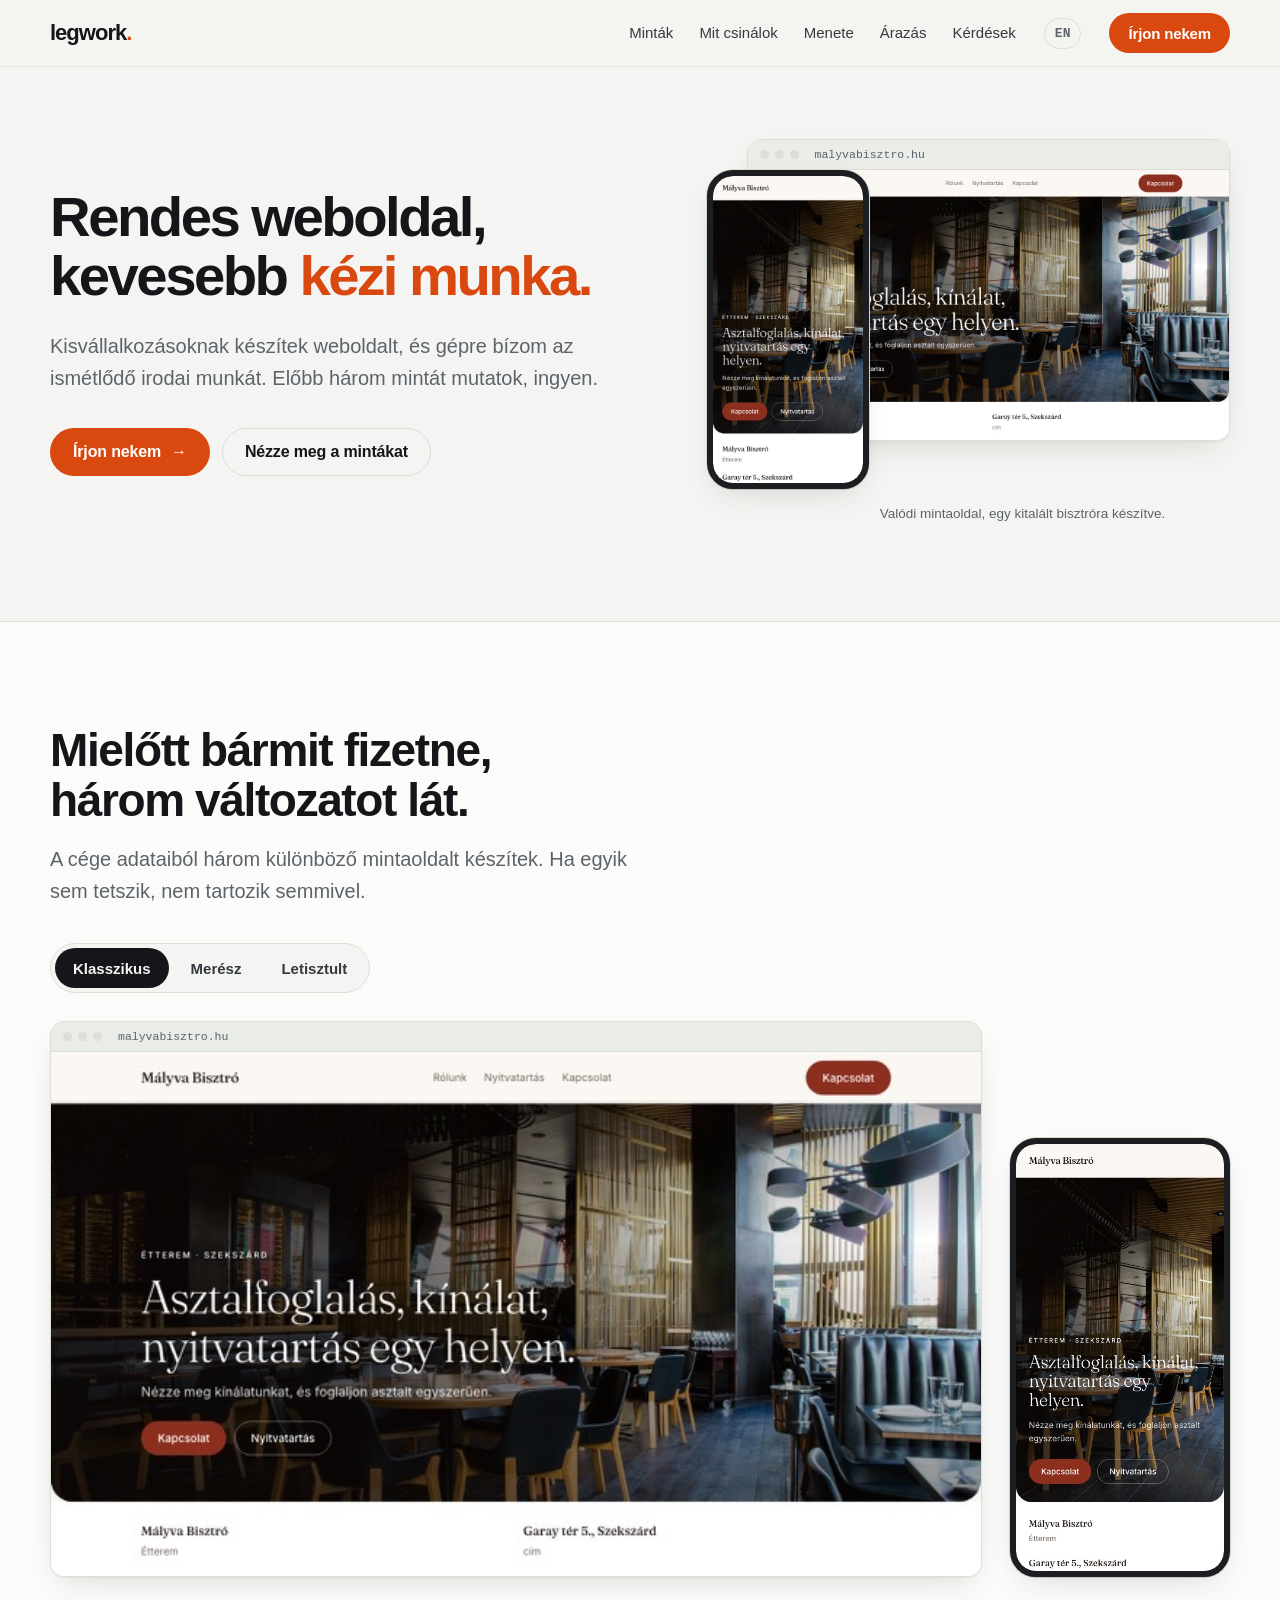
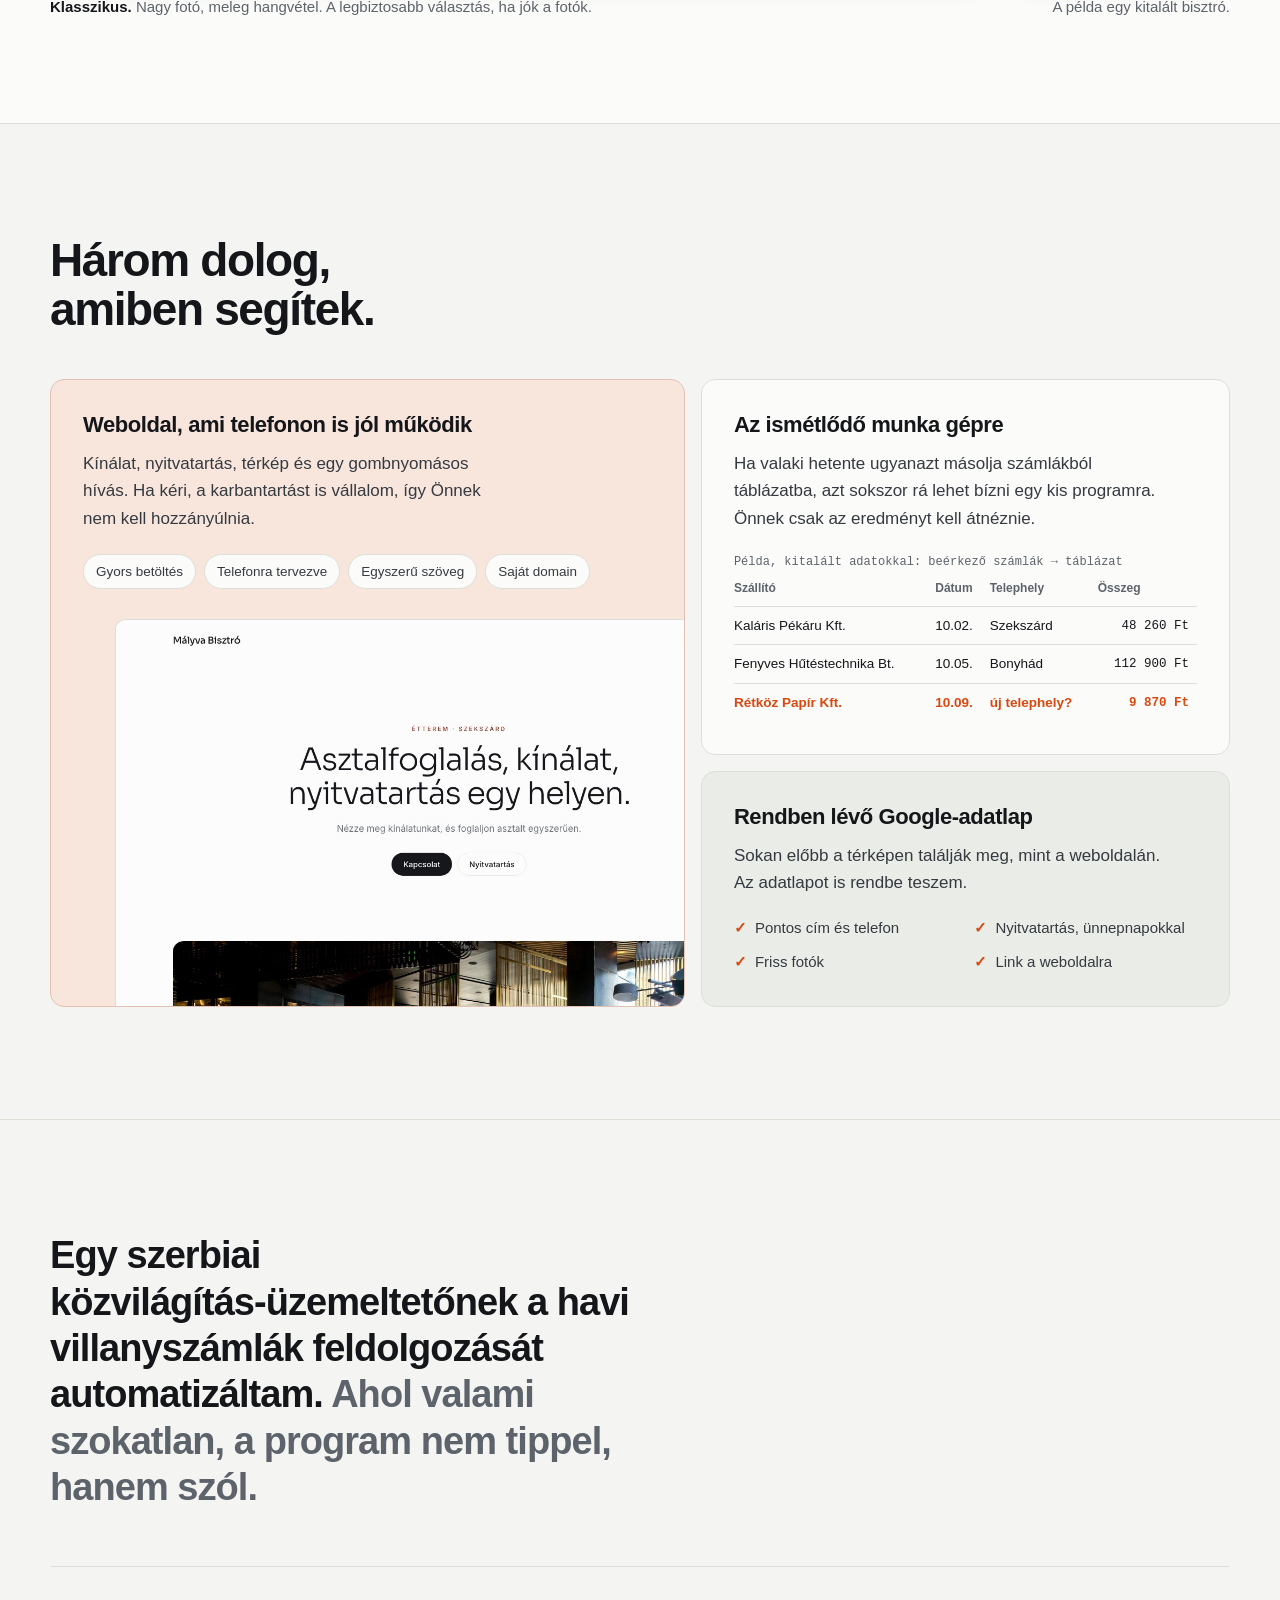
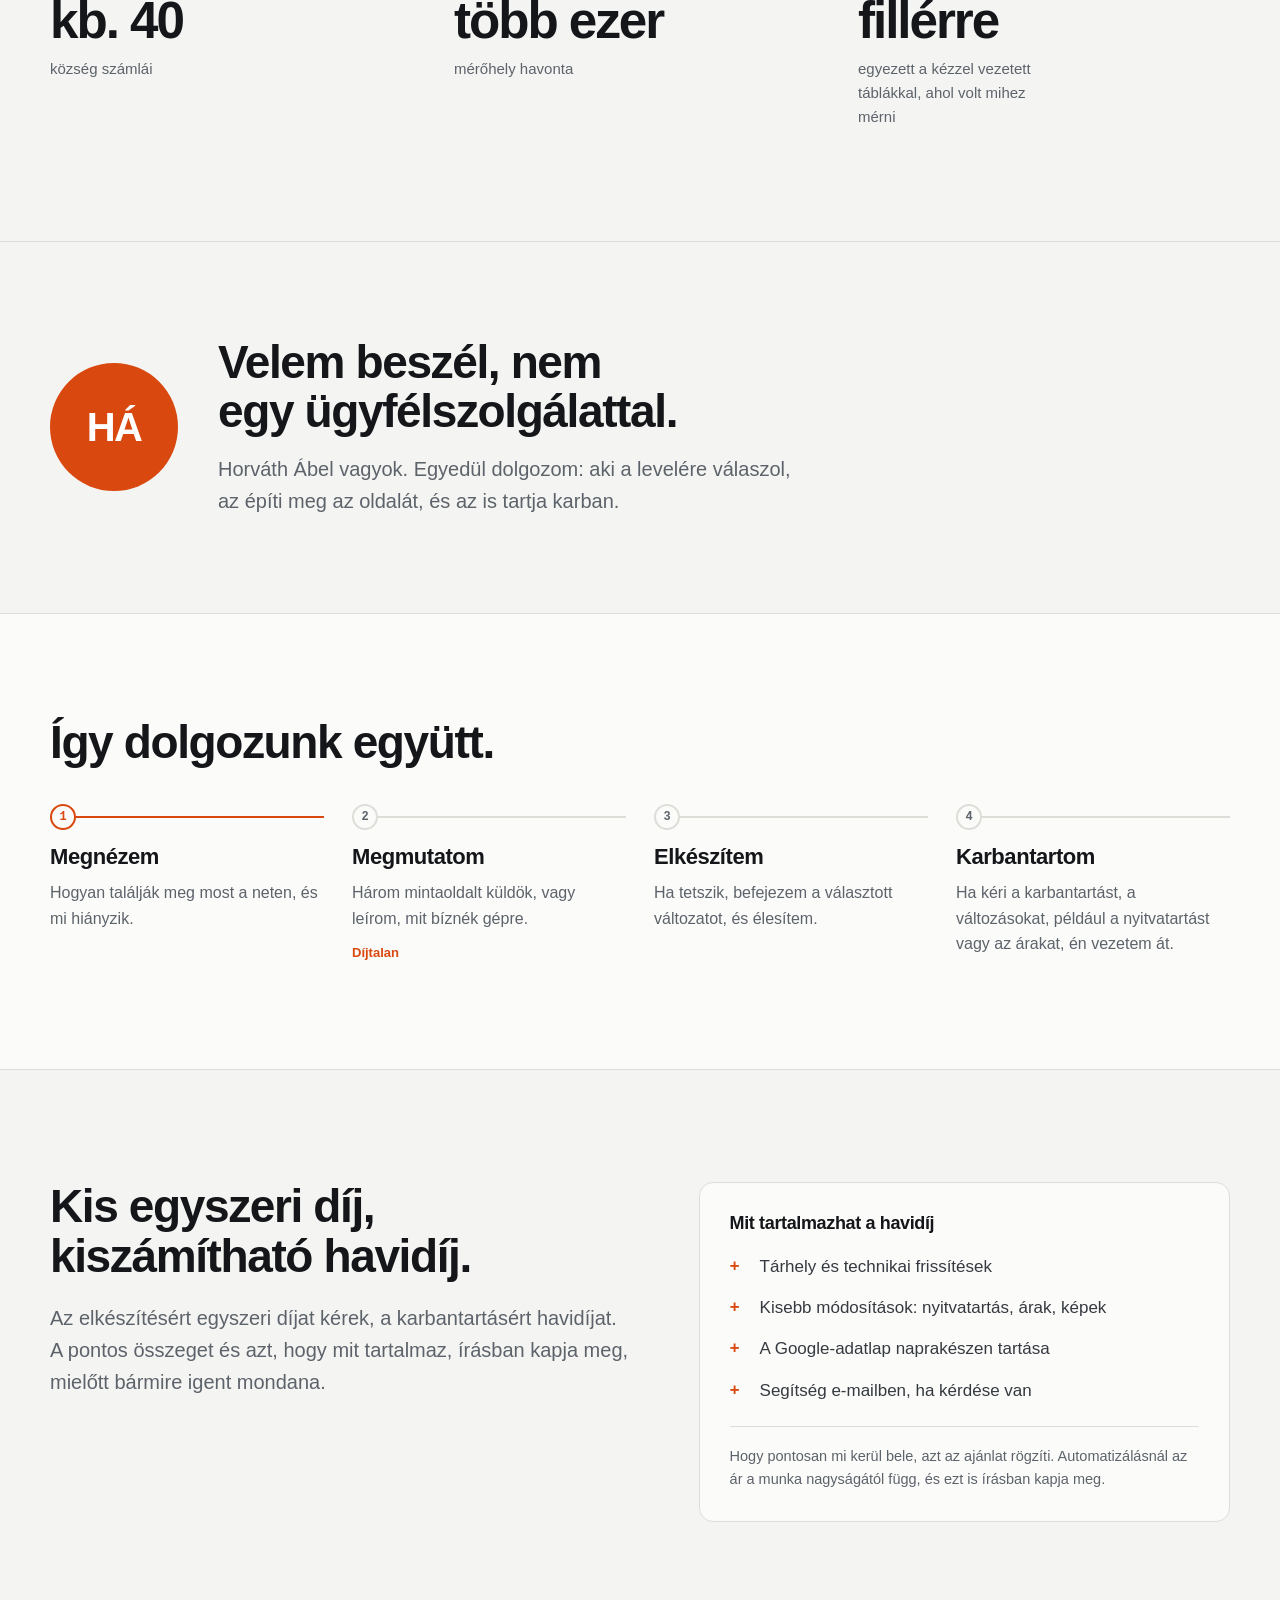
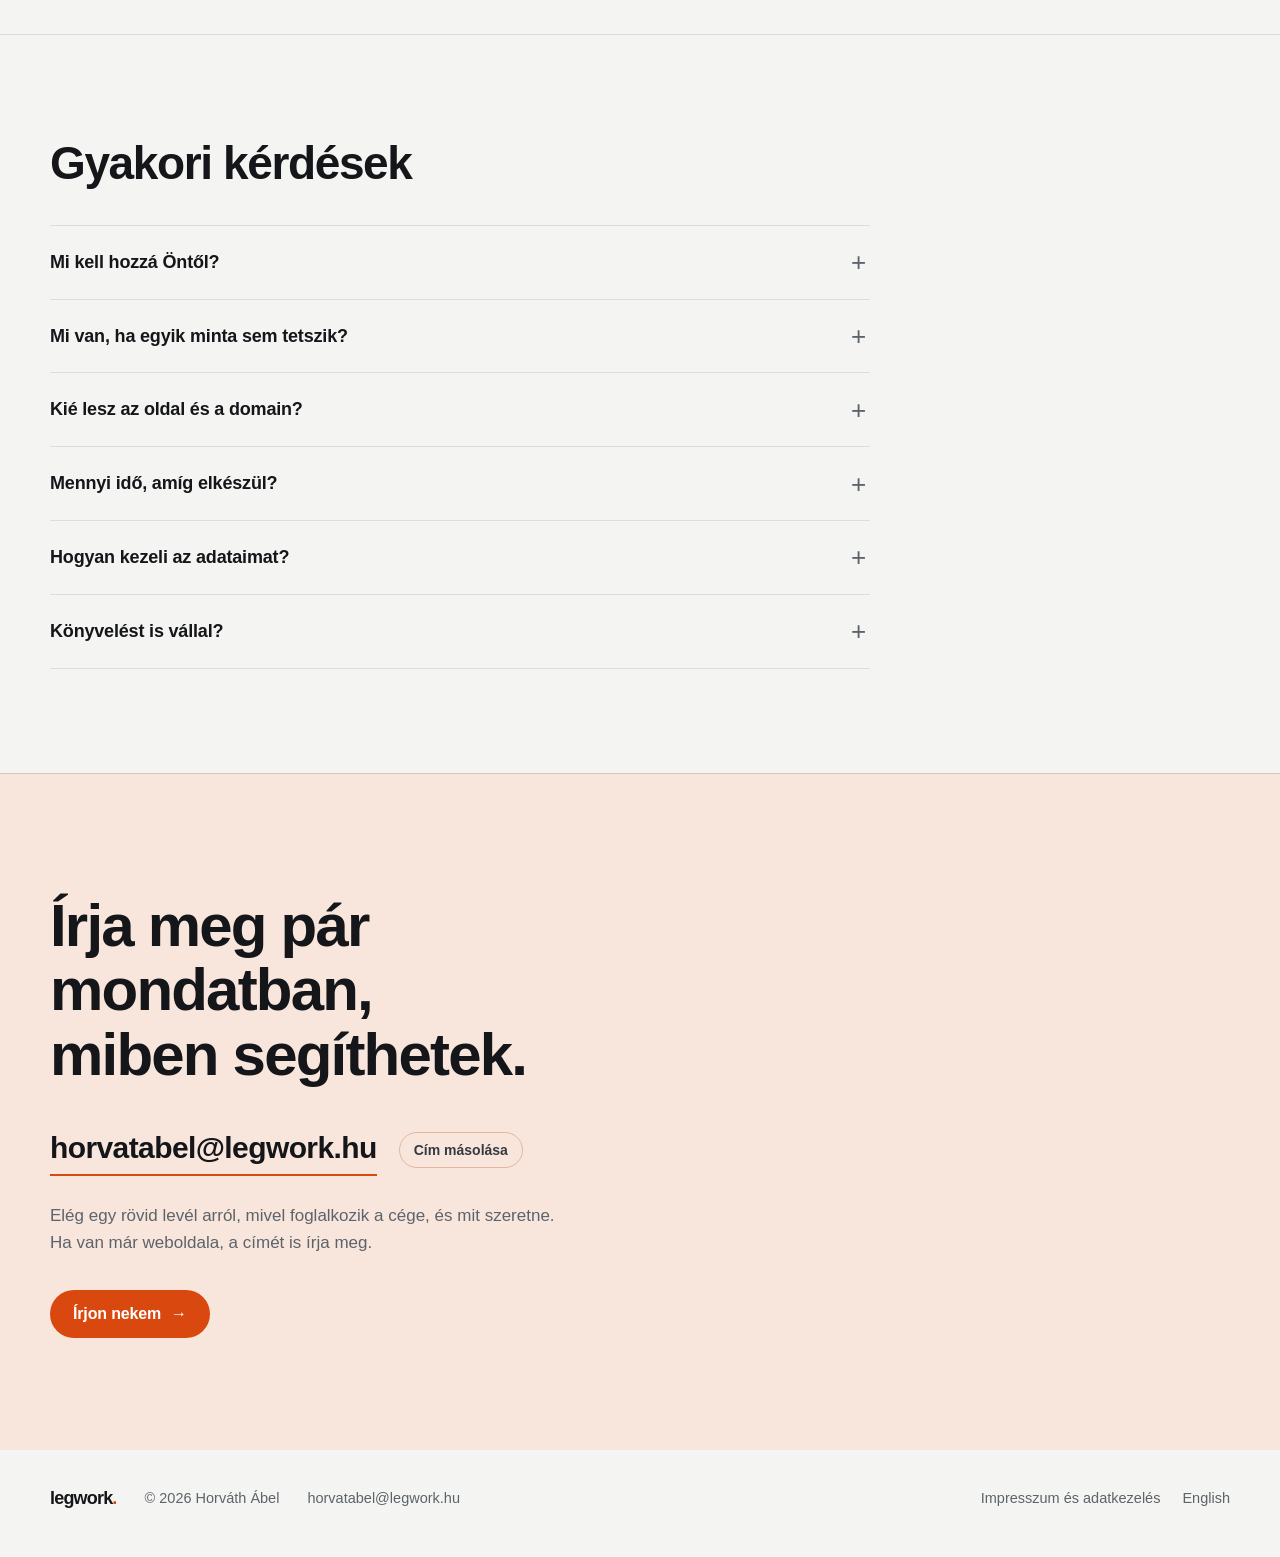
==== index.html @ 8e0961b3 "Frissítés 2026-10-19" ====
<!doctype html>
<html lang="hu">
<head>
<meta charset="utf-8">
<meta name="viewport" content="width=device-width, initial-scale=1">
<title>Legwork | Weboldal és automatizálás kisvállalkozásoknak</title>
<meta name="description" content="Weboldal kisvállalkozásoknak, és az ismétlődő irodai munka gépre bízása. Előbb három mintaoldalt mutatok, ingyen. Horváth Ábel, legwork.hu">
<link rel="canonical" href="https://legwork.hu/">
<link rel="alternate" hreflang="hu" href="https://legwork.hu/">
<link rel="alternate" hreflang="en" href="https://legwork.hu/en/">
<link rel="alternate" hreflang="x-default" href="https://legwork.hu/">
<meta name="theme-color" content="#f4f5f2" media="(prefers-color-scheme: light)">
<meta name="theme-color" content="#111315" media="(prefers-color-scheme: dark)">
<meta property="og:type" content="website">
<meta property="og:locale" content="hu_HU">
<meta property="og:title" content="Legwork | Weboldal és kevesebb kézi munka">
<meta property="og:description" content="Weboldal kisvállalkozásoknak, és az ismétlődő irodai munka gépre bízása. Előbb három mintát mutatok, ingyen.">
<meta property="og:url" content="https://legwork.hu/">
<meta property="og:image" content="https://legwork.hu/assets/img/og.jpg">
<meta property="og:image:width" content="1200">
<meta property="og:image:height" content="630">
<meta name="twitter:card" content="summary_large_image">
<link rel="icon" href="/assets/favicon.svg" type="image/svg+xml">
<link rel="apple-touch-icon" href="/assets/apple-touch-icon.png">
<link rel="stylesheet" href="/assets/site.css">
<script type="application/ld+json">
{"@context":"https://schema.org","@type":"ProfessionalService","name":"Legwork","url":"https://legwork.hu/","email":"horvatabel@legwork.hu","founder":{"@type":"Person","name":"Horváth Ábel"},"areaServed":{"@type":"Country","name":"Magyarország"},"knowsLanguage":["hu","en"],"description":"Weboldal-készítés kisvállalkozásoknak és ismétlődő irodai munka automatizálása."}
</script>
<script src="/assets/site.js" defer></script>
</head>
<body>

<header class="nav">
  <div class="wrap">
    <a class="logo" href="/" aria-label="Legwork, kezdőlap">legwork<i>.</i></a>
    <nav class="nav-links" aria-label="Fő menü">
      <a href="#mintak">Minták</a>
      <a href="#mit-csinalok">Mit csinálok</a>
      <a href="#menete">Menete</a>
      <a href="#arazas">Árazás</a>
      <a href="#gyik">Kérdések</a>
    </nav>
    <a class="lang" href="/en/" hreflang="en" lang="en">EN</a>
    <a class="btn btn-p" href="#kapcsolat">Írjon nekem</a>
  </div>
</header>

<main>

<section class="hero">
  <div class="wrap">
    <div>
      <h1 class="reveal">Rendes weboldal, kevesebb <em>kézi munka.</em></h1>
      <p class="lead reveal" data-d="1">Kisvállalkozásoknak készítek weboldalt, és gépre bízom az ismétlődő irodai munkát. Előbb három mintát mutatok, ingyen.</p>
      <div class="cta-row reveal" data-d="2">
        <a class="btn btn-p" href="#kapcsolat">Írjon nekem <span class="arr" aria-hidden="true">→</span></a>
        <a class="btn btn-s" href="#mintak">Nézze meg a mintákat</a>
      </div>
    </div>
    <div>
      <div class="stage">
        <div class="frame">
          <div class="frame-bar" aria-hidden="true"><span></span><span></span><span></span><b>malyvabisztro.hu</b></div>
          <img src="/assets/img/minta-v1.jpg" srcset="/assets/img/minta-v1-640.jpg 640w, /assets/img/minta-v1.jpg 1280w" sizes="(max-width: 1023px) 92vw, 560px" width="1280" height="720" alt="Mintaoldal egy kitalált bisztrónak, asztali nézetben: nagy fotó, cím, foglalás gomb." fetchpriority="high">
        </div>
        <div class="phone">
          <img src="/assets/img/minta-v1-mobil.jpg" width="390" height="800" alt="Ugyanez a mintaoldal telefonon." loading="lazy">
        </div>
      </div>
      <p class="stage-note">Valódi mintaoldal, egy kitalált bisztróra készítve.</p>
    </div>
  </div>
</section>

<section class="samples" id="mintak">
  <div class="wrap">
    <h2 class="reveal">Mielőtt bármit fizetne, három változatot lát.</h2>
    <p class="lead reveal" data-d="1">A cége adataiból három különböző mintaoldalt készítek. Ha egyik sem tetszik, nem tartozik semmivel.</p>
    <div class="tabs reveal" role="tablist" aria-label="Mintaoldal-változatok" data-d="2">
      <button class="tab" role="tab" id="tab-v1" aria-controls="minta-panel" aria-selected="true" data-variant="v1"
        data-desk="/assets/img/minta-v1.jpg" data-desk640="/assets/img/minta-v1-640.jpg" data-phone="/assets/img/minta-v1-mobil.jpg"
        data-alt="Klasszikus változat: nagy fotó, meleg hangvétel."
        data-cap="<strong>Klasszikus.</strong> Nagy fotó, meleg hangvétel. A legbiztosabb választás, ha jók a fotók.">Klasszikus</button>
      <button class="tab" role="tab" id="tab-v2" aria-controls="minta-panel" aria-selected="false" tabindex="-1" data-variant="v2"
        data-desk="/assets/img/minta-v2.jpg" data-desk640="/assets/img/minta-v2-640.jpg" data-phone="/assets/img/minta-v2-mobil.jpg"
        data-alt="Merész változat: sötét háttér, nagybetűs cím."
        data-cap="<strong>Merész.</strong> Sötét, nagybetűs, magazinos. Kitűnik a többi helyi oldal közül.">Merész</button>
      <button class="tab" role="tab" id="tab-v3" aria-controls="minta-panel" aria-selected="false" tabindex="-1" data-variant="v3"
        data-desk="/assets/img/minta-v3.jpg" data-desk640="/assets/img/minta-v3-640.jpg" data-phone="/assets/img/minta-v3-mobil.jpg"
        data-alt="Letisztult változat: kevés kép, sok levegő."
        data-cap="<strong>Letisztult.</strong> Kevés kép, sok levegő. Telefonon ez tölt be a leggyorsabban.">Letisztult</button>
    </div>
    <div class="sample-view" id="minta-panel" role="tabpanel" aria-labelledby="tab-v1" data-sample-view>
      <div class="frame">
        <div class="frame-bar" aria-hidden="true"><span></span><span></span><span></span><b>malyvabisztro.hu</b></div>
        <img data-desk src="/assets/img/minta-v1.jpg" srcset="/assets/img/minta-v1-640.jpg 640w, /assets/img/minta-v1.jpg 1280w" sizes="(max-width: 767px) 92vw, 900px" width="1280" height="720" alt="Klasszikus változat: nagy fotó, meleg hangvétel." loading="lazy">
      </div>
      <div class="phone"><img data-phone src="/assets/img/minta-v1-mobil.jpg" width="390" height="800" alt="" loading="lazy"></div>
    </div>
    <div class="sample-cap">
      <p data-sample-cap><strong>Klasszikus.</strong> Nagy fotó, meleg hangvétel. A legbiztosabb választás, ha jók a fotók.</p>
      <p>A példa egy kitalált bisztró.</p>
    </div>
  </div>
</section>

<section class="services" id="mit-csinalok">
  <div class="wrap">
    <h2 class="reveal">Három dolog, amiben segítek.</h2>
    <div class="bento">
      <article class="cell cell-web reveal">
        <h3>Weboldal, ami telefonon is jól működik</h3>
        <p>Kínálat, nyitvatartás, térkép és egy gombnyomásos hívás. Ha kéri, a karbantartást is vállalom, így Önnek nem kell hozzányúlnia.</p>
        <div class="chips">
          <span class="chip">Gyors betöltés</span><span class="chip">Telefonra tervezve</span><span class="chip">Egyszerű szöveg</span><span class="chip">Saját domain</span>
        </div>
        <div class="shot"><img src="/assets/img/minta-v3.jpg" srcset="/assets/img/minta-v3-640.jpg 640w, /assets/img/minta-v3.jpg 1280w" sizes="(max-width: 899px) 92vw, 640px" width="1280" height="720" alt="Letisztult mintaoldal részlete." loading="lazy"></div>
      </article>
      <article class="cell cell-auto reveal" data-d="1">
        <h3>Az ismétlődő munka gépre</h3>
        <p>Ha valaki hetente ugyanazt másolja számlákból táblázatba, azt sokszor rá lehet bízni egy kis programra. Önnek csak az eredményt kell átnéznie.</p>
        <table class="mini-table">
          <caption>Példa, kitalált adatokkal: beérkező számlák → táblázat</caption>
          <thead><tr><th>Szállító</th><th class="hide-s">Dátum</th><th>Telephely</th><th class="num">Összeg</th></tr></thead>
          <tbody>
            <tr><td>Kaláris Pékáru Kft.</td><td class="hide-s">10.02.</td><td>Szekszárd</td><td class="num">48 260 Ft</td></tr>
            <tr><td>Fenyves Hűtéstechnika Bt.</td><td class="hide-s">10.05.</td><td>Bonyhád</td><td class="num">112 900 Ft</td></tr>
            <tr class="flag"><td>Rétköz Papír Kft.</td><td class="hide-s">10.09.</td><td>új telephely?</td><td class="num">9 870 Ft</td></tr>
          </tbody>
        </table>
      </article>
      <article class="cell cell-maps reveal" data-d="2">
        <h3>Rendben lévő Google-adatlap</h3>
        <p>Sokan előbb a térképen találják meg, mint a weboldalán. Az adatlapot is rendbe teszem.</p>
        <ul class="checks">
          <li>Pontos cím és telefon</li>
          <li>Nyitvatartás, ünnepnapokkal</li>
          <li>Friss fotók</li>
          <li>Link a weboldalra</li>
        </ul>
      </article>
    </div>
  </div>
</section>

<section class="proof" id="referencia">
  <div class="wrap">
    <blockquote class="reveal">Egy szerbiai közvilágítás-üzemeltetőnek a havi villanyszámlák feldolgozását automatizáltam. <span>Ahol valami szokatlan, a program nem tippel, hanem szól.</span></blockquote>
    <div class="stats">
      <div class="stat reveal"><b>kb. 40</b><span>község számlái</span></div>
      <div class="stat reveal" data-d="1"><b>több ezer</b><span>mérőhely havonta</span></div>
      <div class="stat reveal" data-d="2"><b>fillérre</b><span>egyezett a kézzel vezetett táblákkal, ahol volt mihez mérni</span></div>
    </div>
  </div>
</section>

<section class="about" id="rolam">
  <div class="wrap">
    <div class="mono reveal" aria-hidden="true">HÁ</div>
    <div>
      <h2 class="reveal">Velem beszél, nem egy ügyfélszolgálattal.</h2>
      <p class="lead reveal" data-d="1">Horváth Ábel vagyok. Egyedül dolgozom: aki a levelére válaszol, az építi meg az oldalát, és az is tartja karban.</p>
    </div>
  </div>
</section>

<section class="process" id="menete">
  <div class="wrap">
    <h2 class="reveal">Így dolgozunk együtt.</h2>
    <ol class="steps">
      <li class="reveal"><h3>Megnézem</h3><p>Hogyan találják meg most a neten, és mi hiányzik.</p></li>
      <li class="reveal" data-d="1"><h3>Megmutatom</h3><p>Három mintaoldalt küldök, vagy leírom, mit bíznék gépre.</p><span class="free">Díjtalan</span></li>
      <li class="reveal" data-d="2"><h3>Elkészítem</h3><p>Ha tetszik, befejezem a választott változatot, és élesítem.</p></li>
      <li class="reveal" data-d="3"><h3>Karbantartom</h3><p>Ha kéri a karbantartást, a változásokat, például a nyitvatartást vagy az árakat, én vezetem át.</p></li>
    </ol>
  </div>
</section>

<section class="pricing" id="arazas">
  <div class="wrap">
    <div>
      <h2 class="reveal">Kis egyszeri díj, kiszámítható havidíj.</h2>
      <p class="lead reveal" data-d="1">Az elkészítésért egyszeri díjat kérek, a karbantartásért havidíjat. A pontos összeget és azt, hogy mit tartalmaz, írásban kapja meg, mielőtt bármire igent mondana.</p>
    </div>
    <div class="included reveal" data-d="2">
      <h3>Mit tartalmazhat a havidíj</h3>
      <ul>
        <li>Tárhely és technikai frissítések</li>
        <li>Kisebb módosítások: nyitvatartás, árak, képek</li>
        <li>A Google-adatlap naprakészen tartása</li>
        <li>Segítség e-mailben, ha kérdése van</li>
      </ul>
      <p class="note">Hogy pontosan mi kerül bele, azt az ajánlat rögzíti. Automatizálásnál az ár a munka nagyságától függ, és ezt is írásban kapja meg.</p>
    </div>
  </div>
</section>

<section class="faq" id="gyik">
  <div class="wrap">
    <h2 class="reveal">Gyakori kérdések</h2>
    <details>
      <summary>Mi kell hozzá Öntől?</summary>
      <p>Pár mondat a cégről, néhány fotó és a pontos elérhetőségek. Ha nincs jó fotó, együtt megoldjuk.</p>
    </details>
    <details>
      <summary>Mi van, ha egyik minta sem tetszik?</summary>
      <p>Akkor nem tartozik semmivel. Ha van ötlete, szívesen készítek egy más irányú változatot is.</p>
    </details>
    <details>
      <summary>Kié lesz az oldal és a domain?</summary>
      <p>Az elkészült és kifizetett oldal az Öné. A domain az Ön nevére is regisztrálható, és ha egyszer máshoz vinné, minden fájlt és hozzáférést átadok.</p>
    </details>
    <details>
      <summary>Mennyi idő, amíg elkészül?</summary>
      <p>A határidőt az ajánlatban rögzítjük, attól számítva, hogy megérkeznek a szövegek és a képek.</p>
    </details>
    <details>
      <summary>Hogyan kezeli az adataimat?</summary>
      <p>Csak arra használom őket, hogy válaszoljak, és ha együtt dolgozunk, a munkához. A részletek az <a href="/impresszum.html#adatkezeles">adatkezelési tájékoztatóban</a> vannak.</p>
    </details>
    <details>
      <summary>Könyvelést is vállal?</summary>
      <p>Nem. Az automatizálás belső kimutatásokra és táblázatokra való, a könyvelést nem váltja ki.</p>
    </details>
  </div>
</section>

<section class="contact" id="kapcsolat">
  <div class="wrap">
    <h2 class="reveal">Írja meg pár mondatban, miben segíthetek.</h2>
    <div class="mail-row reveal" data-d="1">
      <a class="mail-big" href="mailto:horvatabel@legwork.hu">horvatabel@legwork.hu</a>
      <button class="copy" type="button" data-copy="horvatabel@legwork.hu" data-ok="Kimásolva">Cím másolása</button>
    </div>
    <p class="muted reveal" data-d="2">Elég egy rövid levél arról, mivel foglalkozik a cége, és mit szeretne. Ha van már weboldala, a címét is írja meg.</p>
    <div class="cta-row reveal" data-d="2">
      <a class="btn btn-p" href="mailto:horvatabel@legwork.hu?subject=Weboldal%20vagy%20automatiz%C3%A1l%C3%A1s">Írjon nekem <span class="arr" aria-hidden="true">→</span></a>
    </div>
  </div>
</section>

</main>

<footer class="foot">
  <div class="wrap">
    <a class="logo" href="/">legwork<i>.</i></a>
    <span>© <span data-year>2026</span> Horváth Ábel</span>
    <a href="mailto:horvatabel@legwork.hu">horvatabel@legwork.hu</a>
    <nav aria-label="Lábléc">
      <a href="/impresszum.html">Impresszum és adatkezelés</a>
      <a href="/en/" hreflang="en" lang="en">English</a>
    </nav>
  </div>
</footer>

</body>
</html>
---- assets/site.css ----
/* legwork.hu
   Shape rule: buttons and chips are full pills; frames, cells and panels use --r (14px); small insets use --r-s (10px).
   One accent (--accent) everywhere. Theme follows the system (light/dark). */

:root {
  --bg: #f4f5f2;
  --surface: #fbfbf9;
  --sunk: #eaece7;
  --ink: #14161a;
  --ink-2: #353a41;
  --muted: #5d636b;
  --line: #dcdfd8;
  --accent: #d9480f;
  --accent-ink: #ffffff;
  --accent-soft: #f8e6dc;
  --shadow: 0 1px 2px rgb(40 44 38 / .06), 0 12px 32px -12px rgb(40 44 38 / .18);
  --r: 14px;
  --r-s: 10px;
  --sans: "SF Pro Display", "SF Pro Text", -apple-system, BlinkMacSystemFont, "Segoe UI Variable Display", "Segoe UI", Roboto, "Helvetica Neue", Arial, sans-serif;
  --mono: ui-monospace, "SF Mono", Menlo, Consolas, monospace;
  --ease: cubic-bezier(.16, 1, .3, 1);
  --wrap: 1180px;
  color-scheme: light dark;
}

@media (prefers-color-scheme: dark) {
  :root {
    --bg: #111315;
    --surface: #171a1d;
    --sunk: #1e2226;
    --ink: #eceeec;
    --ink-2: #c8ccd0;
    --muted: #9aa1a8;
    --line: #2a2f34;
    --accent: #ff7a45;
    --accent-ink: #1a0c05;
    --accent-soft: #2b1b13;
    --shadow: 0 1px 2px rgb(0 0 0 / .3), 0 16px 40px -14px rgb(0 0 0 / .6);
  }
}

*, *::before, *::after { box-sizing: border-box; }
html { scroll-behavior: smooth; -webkit-text-size-adjust: 100%; }
body {
  margin: 0;
  background: var(--bg);
  color: var(--ink);
  font-family: var(--sans);
  font-size: 17px;
  line-height: 1.6;
  -webkit-font-smoothing: antialiased;
  text-rendering: optimizeLegibility;
}
img { display: block; max-width: 100%; height: auto; }
a { color: inherit; }
::selection { background: var(--accent); color: var(--accent-ink); }
:focus-visible { outline: 2px solid var(--accent); outline-offset: 3px; border-radius: 6px; }

.wrap { width: min(var(--wrap), 100% - 48px); margin-inline: auto; }
@media (max-width: 767px) { .wrap { width: calc(100% - 32px); } }

h1, h2, h3 { margin: 0; letter-spacing: -0.03em; line-height: 1.08; font-weight: 700; text-wrap: balance; }
h2 { font-size: clamp(30px, 4vw, 46px); max-width: 20ch; }
h3 { font-size: 22px; letter-spacing: -0.02em; line-height: 1.2; }
p { margin: 0; text-wrap: pretty; }
@media (max-width: 480px) { p { hyphens: auto; -webkit-hyphens: auto; } }
.lead { font-size: clamp(18px, 1.6vw, 20px); color: var(--muted); max-width: 52ch; }
.muted { color: var(--muted); }
section { scroll-margin-top: 80px; }

/* Buttons */
.btn {
  display: inline-flex; align-items: center; gap: 10px; white-space: nowrap;
  height: 48px; padding: 0 22px; border-radius: 999px;
  font: 600 16px/1 var(--sans); text-decoration: none; letter-spacing: -0.01em;
  border: 1px solid transparent; cursor: pointer;
  transition: transform .25s var(--ease), background-color .25s var(--ease), border-color .25s var(--ease);
}
.btn:active { transform: translateY(1px) scale(.985); }
.btn-p { background: var(--accent); color: var(--accent-ink); }
.btn-p:hover { background: color-mix(in oklab, var(--accent), var(--ink) 12%); }
.btn-s { background: transparent; color: var(--ink); border-color: var(--line); }
.btn-s:hover { border-color: var(--ink-2); }
.btn .arr { transition: transform .3s var(--ease); }
.btn:hover .arr { transform: translateX(3px); }

/* Nav */
.nav {
  position: sticky; top: 0; z-index: 20;
  background: color-mix(in oklab, var(--bg) 86%, transparent);
  backdrop-filter: saturate(160%) blur(14px); -webkit-backdrop-filter: saturate(160%) blur(14px);
  border-bottom: 1px solid color-mix(in oklab, var(--line) 70%, transparent);
}
@media (prefers-reduced-transparency: reduce) { .nav { background: var(--bg); backdrop-filter: none; } }
.nav .wrap { display: flex; align-items: center; height: 66px; gap: 28px; }
.logo { font-weight: 800; font-size: 22px; letter-spacing: -0.045em; text-decoration: none; display: inline-flex; align-items: baseline; }
.logo i { font-style: normal; color: var(--accent); }
.nav-links { display: flex; gap: 26px; margin-left: auto; }
.nav-links a { text-decoration: none; color: var(--ink-2); font-size: 15px; font-weight: 500; }
.nav-links a:hover { color: var(--ink); }
.nav-links a[aria-current] { color: var(--ink); box-shadow: inset 0 -2px 0 var(--accent); }
.nav-links a { padding: 6px 0; transition: color .2s var(--ease); }
.lang { font: 600 13px/1 var(--mono); color: var(--muted); text-decoration: none; padding: 8px 10px; border: 1px solid var(--line); border-radius: 999px; }
.lang:hover { color: var(--ink); border-color: var(--ink-2); }
.nav .btn { height: 40px; padding: 0 18px; font-size: 15px; }
@media (max-width: 900px) { .nav-links { display: none; } .nav .wrap { gap: 12px; } .lang { margin-left: auto; } }

/* Hero */
.hero { padding: 72px 0 96px; }
.hero .wrap { display: grid; grid-template-columns: 1.15fr 1fr; gap: 56px; align-items: center; }
.hero h1 { font-size: clamp(40px, 4.4vw, 58px); letter-spacing: -0.045em; line-height: 1.04; }
.hero h1 em { font-style: normal; color: var(--accent); }
.hero .lead { margin-top: 24px; }
.cta-row { display: flex; flex-wrap: wrap; gap: 12px; margin-top: 34px; }
.stage { position: relative; padding: 0 0 48px 40px; }
.frame {
  border-radius: var(--r); overflow: hidden; background: var(--surface);
  border: 1px solid var(--line); box-shadow: var(--shadow);
}
.frame-bar { display: flex; align-items: center; gap: 6px; height: 30px; padding: 0 12px; border-bottom: 1px solid var(--line); background: var(--sunk); }
.frame-bar span { width: 9px; height: 9px; border-radius: 50%; background: var(--line); }
.frame-bar b { margin-left: 10px; font: 500 11.5px/1 var(--mono); color: var(--muted); }
.phone {
  position: absolute; left: 0; bottom: 0; width: 31%;
  border-radius: 26px; overflow: hidden; border: 6px solid #1c1e21; background: #1c1e21;
  box-shadow: var(--shadow), 0 0 0 1px var(--line);
}
.phone img { border-radius: 20px; }
.stage-note { margin-top: 14px; font-size: 13.5px; color: var(--muted); padding-left: 33%; }
@media (max-width: 1023px) {
  .hero { padding: 40px 0 64px; }
  .hero .wrap { grid-template-columns: 1fr; gap: 44px; }
  .hero h1 { font-size: clamp(38px, 7vw, 58px); max-width: 16ch; }
  .stage { padding: 0 0 36px 28px; }
  .stage-note { padding-left: 0; }
}

/* Samples switcher */
.samples { padding: 104px 0; background: var(--surface); border-block: 1px solid var(--line); }
.samples .lead { margin-top: 18px; }
.tabs { display: inline-flex; gap: 4px; padding: 4px; margin-top: 36px; border: 1px solid var(--line); border-radius: 999px; background: var(--bg); }
.tab {
  border: 0; background: transparent; color: var(--ink-2); cursor: pointer;
  font: 600 15px/1 var(--sans); height: 40px; padding: 0 18px; border-radius: 999px;
  transition: background-color .25s var(--ease), color .25s var(--ease);
}
.tab[aria-selected="true"] { background: var(--ink); color: var(--bg); }
.tab:not([aria-selected="true"]):hover { color: var(--ink); }
.sample-view { display: grid; grid-template-columns: 1fr 220px; gap: 28px; margin-top: 28px; align-items: end; }
.sample-view .phone { position: static; width: 100%; }
.sample-view img { transition: opacity .35s var(--ease); }
.sample-view.swap img { opacity: .15; }
.sample-cap { display: flex; flex-wrap: wrap; gap: 8px 24px; justify-content: space-between; margin-top: 18px; color: var(--muted); font-size: 15px; }
.sample-cap strong { color: var(--ink); font-weight: 600; }
@media (max-width: 767px) {
  .samples { padding: 72px 0; }
  .sample-view { grid-template-columns: 1fr; }
  .sample-view .phone { display: none; }
  .tabs { display: flex; width: 100%; }
  .tab { flex: 1; padding: 0 8px; }
}

/* Services bento */
.services { padding: 112px 0; }
.bento { display: grid; grid-template-columns: 1.2fr 1fr; grid-template-rows: auto auto; gap: 16px; margin-top: 44px; }
.cell { border-radius: var(--r); padding: 32px; position: relative; overflow: hidden; border: 1px solid var(--line); }
.cell p { color: var(--ink-2); margin-top: 12px; max-width: 46ch; }
.cell-web { grid-row: span 2; background: var(--accent-soft); border-color: color-mix(in oklab, var(--accent) 22%, var(--line)); display: flex; flex-direction: column; }
.cell-web .chips { display: flex; flex-wrap: wrap; gap: 8px; margin-top: 22px; }
.chip { font-size: 13.5px; font-weight: 500; padding: 6px 12px; border-radius: 999px; background: var(--surface); border: 1px solid var(--line); color: var(--ink-2); }
.cell-web .shot { position: relative; flex: 1; min-height: 240px; margin: 0 -32px -32px 32px; border-radius: var(--r-s) 0 0 0; overflow: hidden; border-top: 1px solid var(--line); border-left: 1px solid var(--line); }
.cell-web .shot img { position: absolute; inset: 0; width: 100%; height: 100%; object-fit: cover; object-position: left top; }
.cell-web .chips { margin-bottom: 30px; }
.cell-auto { background: var(--surface); }
.cell-maps { background: var(--sunk); }
.mini-table { width: 100%; border-collapse: collapse; margin-top: 22px; font-size: 13.5px; }
.mini-table caption { text-align: left; font: 500 12px/1.4 var(--mono); color: var(--muted); padding-bottom: 8px; }
.mini-table th { text-align: left; font-weight: 600; color: var(--muted); font-size: 12px; padding: 0 8px 8px 0; }
.mini-table td { padding: 8px 8px 8px 0; border-top: 1px solid var(--line); white-space: nowrap; }
.mini-table td.num { text-align: right; font-variant-numeric: tabular-nums; font-family: var(--mono); font-size: 12.5px; }
.mini-table tr.flag td { color: var(--accent); font-weight: 600; }
.checks { list-style: none; padding: 0; margin: 20px 0 0; display: grid; grid-template-columns: 1fr 1fr; gap: 10px 18px; }
.checks li { display: flex; gap: 8px; font-size: 15px; color: var(--ink-2); }
.checks li::before { content: "✓"; color: var(--accent); font-weight: 700; }
@media (max-width: 899px) {
  .services { padding: 80px 0; }
  .bento { grid-template-columns: 1fr; }
  .cell-web { grid-row: auto; }
  .cell { padding: 24px; }
  .cell-web .shot { margin: 0 -24px -24px 24px; min-height: 200px; }
  .mini-table .hide-s { display: none; }
  .checks { grid-template-columns: 1fr; }
}

/* Reference */
.proof { padding: 112px 0; border-top: 1px solid var(--line); }
.proof blockquote { margin: 0; font-size: clamp(26px, 3.2vw, 38px); line-height: 1.22; letter-spacing: -0.025em; font-weight: 600; max-width: 30ch; }
.proof blockquote span { color: var(--muted); }
.stats { display: grid; grid-template-columns: repeat(3, 1fr); gap: 32px; margin-top: 56px; padding-top: 28px; border-top: 1px solid var(--line); }
.stat b { display: block; font-size: clamp(34px, 4vw, 52px); letter-spacing: -0.04em; line-height: 1; font-weight: 700; }
.stat span { display: block; margin-top: 10px; color: var(--muted); font-size: 15px; max-width: 24ch; }
@media (max-width: 767px) { .proof { padding: 80px 0; } .stats { grid-template-columns: 1fr; gap: 26px; } }

/* About */
.about { padding: 96px 0; border-top: 1px solid var(--line); }
.about .wrap { display: grid; grid-template-columns: auto 1fr; gap: 40px; align-items: center; }
.about .lead { margin-top: 16px; }
.mono {
  width: 128px; height: 128px; border-radius: 999px; display: grid; place-items: center;
  background: var(--accent); color: var(--accent-ink); font-weight: 800; font-size: 40px; letter-spacing: -0.04em;
}
@media (max-width: 767px) { .about { padding: 72px 0; } .about .wrap { grid-template-columns: 1fr; gap: 24px; } .mono { width: 84px; height: 84px; font-size: 28px; } }

/* Process */
.process { padding: 104px 0; background: var(--surface); border-block: 1px solid var(--line); }
.steps { list-style: none; padding: 0; margin: 48px 0 0; display: grid; grid-template-columns: repeat(4, 1fr); gap: 28px; counter-reset: s; }
.steps li { position: relative; padding-top: 26px; border-top: 2px solid var(--line); counter-increment: s; }
.steps li::before {
  content: counter(s); position: absolute; top: -14px; left: 0;
  width: 26px; height: 26px; border-radius: 999px; display: grid; place-items: center;
  font: 700 12px/1 var(--mono); background: var(--surface); border: 2px solid var(--line); color: var(--muted);
}
.steps li:first-child { border-top-color: var(--accent); }
.steps li:first-child::before { border-color: var(--accent); color: var(--accent); }
.steps p { color: var(--muted); margin-top: 10px; font-size: 16px; }
.steps .free { display: inline-block; margin-top: 12px; font-size: 13px; font-weight: 600; color: var(--accent); }
@media (max-width: 899px) { .process { padding: 72px 0; } .steps { grid-template-columns: 1fr 1fr; gap: 40px 24px; } }
@media (max-width: 560px) { .steps { grid-template-columns: 1fr; } }

/* Pricing */
.pricing { padding: 112px 0; }
.pricing .wrap { display: grid; grid-template-columns: 1.1fr 1fr; gap: 64px; align-items: start; }
.pricing .lead { margin-top: 20px; }
.included { border-radius: var(--r); background: var(--surface); border: 1px solid var(--line); padding: 30px; }
.included h3 { font-size: 18px; }
.included ul { list-style: none; padding: 0; margin: 18px 0 0; display: grid; gap: 14px; }
.included li { display: grid; grid-template-columns: 22px 1fr; gap: 8px; color: var(--ink-2); }
.included li::before { content: "+"; color: var(--accent); font-weight: 700; font-family: var(--mono); }
.included .note { margin-top: 22px; padding-top: 18px; border-top: 1px solid var(--line); font-size: 14.5px; color: var(--muted); }
@media (max-width: 899px) { .pricing { padding: 80px 0; } .pricing .wrap { grid-template-columns: 1fr; gap: 36px; } }

/* FAQ */
.faq { padding: 104px 0; border-top: 1px solid var(--line); }
.faq details, .faq h2 { max-width: 820px; }
.faq details { border-bottom: 1px solid var(--line); }
.faq details:first-of-type { margin-top: 36px; border-top: 1px solid var(--line); }
.faq summary {
  list-style: none; cursor: pointer; padding: 22px 40px 22px 0; position: relative;
  font-weight: 600; font-size: 18px; letter-spacing: -0.01em;
}
.faq summary::-webkit-details-marker { display: none; }
.faq summary::after {
  content: "+"; position: absolute; right: 4px; top: 50%; transform: translateY(-50%);
  font: 400 26px/1 var(--sans); color: var(--muted); transition: transform .3s var(--ease);
}
.faq details[open] summary::after { transform: translateY(-50%) rotate(45deg); color: var(--accent); }
.faq details p { padding: 0 40px 24px 0; color: var(--ink-2); max-width: 62ch; }
@media (max-width: 767px) { .faq { padding: 72px 0; } }

/* Contact */
.contact { padding: 120px 0 112px; background: var(--accent-soft); border-top: 1px solid color-mix(in oklab, var(--accent) 22%, var(--line)); }
.contact h2 { font-size: clamp(34px, 5vw, 60px); max-width: 16ch; }
.mail-row { display: flex; flex-wrap: wrap; align-items: center; gap: 14px 22px; margin-top: 36px; }
.mail-big { font-size: clamp(22px, 2.6vw, 30px); font-weight: 650; letter-spacing: -0.02em; text-decoration: none; border-bottom: 2px solid var(--accent); padding-bottom: 2px; word-break: break-all; }
.copy { font: 600 14px/1 var(--sans); color: var(--ink-2); background: transparent; border: 1px solid color-mix(in oklab, var(--accent) 30%, var(--line)); height: 36px; padding: 0 14px; border-radius: 999px; cursor: pointer; }
.copy:hover { color: var(--ink); }
.copy[data-done] { color: var(--accent); border-color: var(--accent); }
.contact .muted { margin-top: 26px; max-width: 54ch; }
@media (max-width: 767px) { .contact { padding: 80px 0; } }

/* Footer */
.foot { padding: 34px 0 44px; font-size: 14.5px; color: var(--muted); }
.foot .wrap { display: flex; flex-wrap: wrap; gap: 12px 28px; align-items: center; }
.foot .logo { font-size: 18px; color: var(--ink); }
.foot nav { display: flex; gap: 22px; margin-left: auto; flex-wrap: wrap; }
.foot a { text-decoration: none; }
.foot a:hover { color: var(--ink); }

/* Legal pages */
.legal { padding: 72px 0 96px; }
.legal .wrap { max-width: 760px; }
.legal h1 { font-size: clamp(34px, 4.5vw, 52px); }
.legal h2 { font-size: 24px; margin-top: 52px; max-width: none; }
.legal p, .legal li { color: var(--ink-2); margin-top: 14px; }
.legal dl { display: grid; grid-template-columns: 200px 1fr; gap: 10px 20px; margin: 24px 0 0; }
.legal dt { color: var(--muted); }
.legal dd { margin: 0; }
@media (max-width: 600px) { .legal dl { grid-template-columns: 1fr; gap: 2px; } .legal dd { margin-bottom: 12px; } }

/* Motion: entry and reveal (motivated: hierarchy on first view, sequence on scroll) */
@media (prefers-reduced-motion: no-preference) {
  .js .reveal { opacity: 0; transform: translateY(18px); transition: opacity .8s var(--ease), transform .8s var(--ease); }
  .js .reveal.in { opacity: 1; transform: none; }
  .js .reveal[data-d="1"] { transition-delay: .08s; }
  .js .reveal[data-d="2"] { transition-delay: .16s; }
  .js .reveal[data-d="3"] { transition-delay: .24s; }
  .stage .frame { animation: rise 1s var(--ease) .15s both; }
  .stage .phone { animation: rise 1s var(--ease) .35s both; }
  @keyframes rise { from { opacity: 0; transform: translateY(26px); } to { opacity: 1; transform: none; } }
}
@media (prefers-reduced-motion: reduce) { html { scroll-behavior: auto; } }
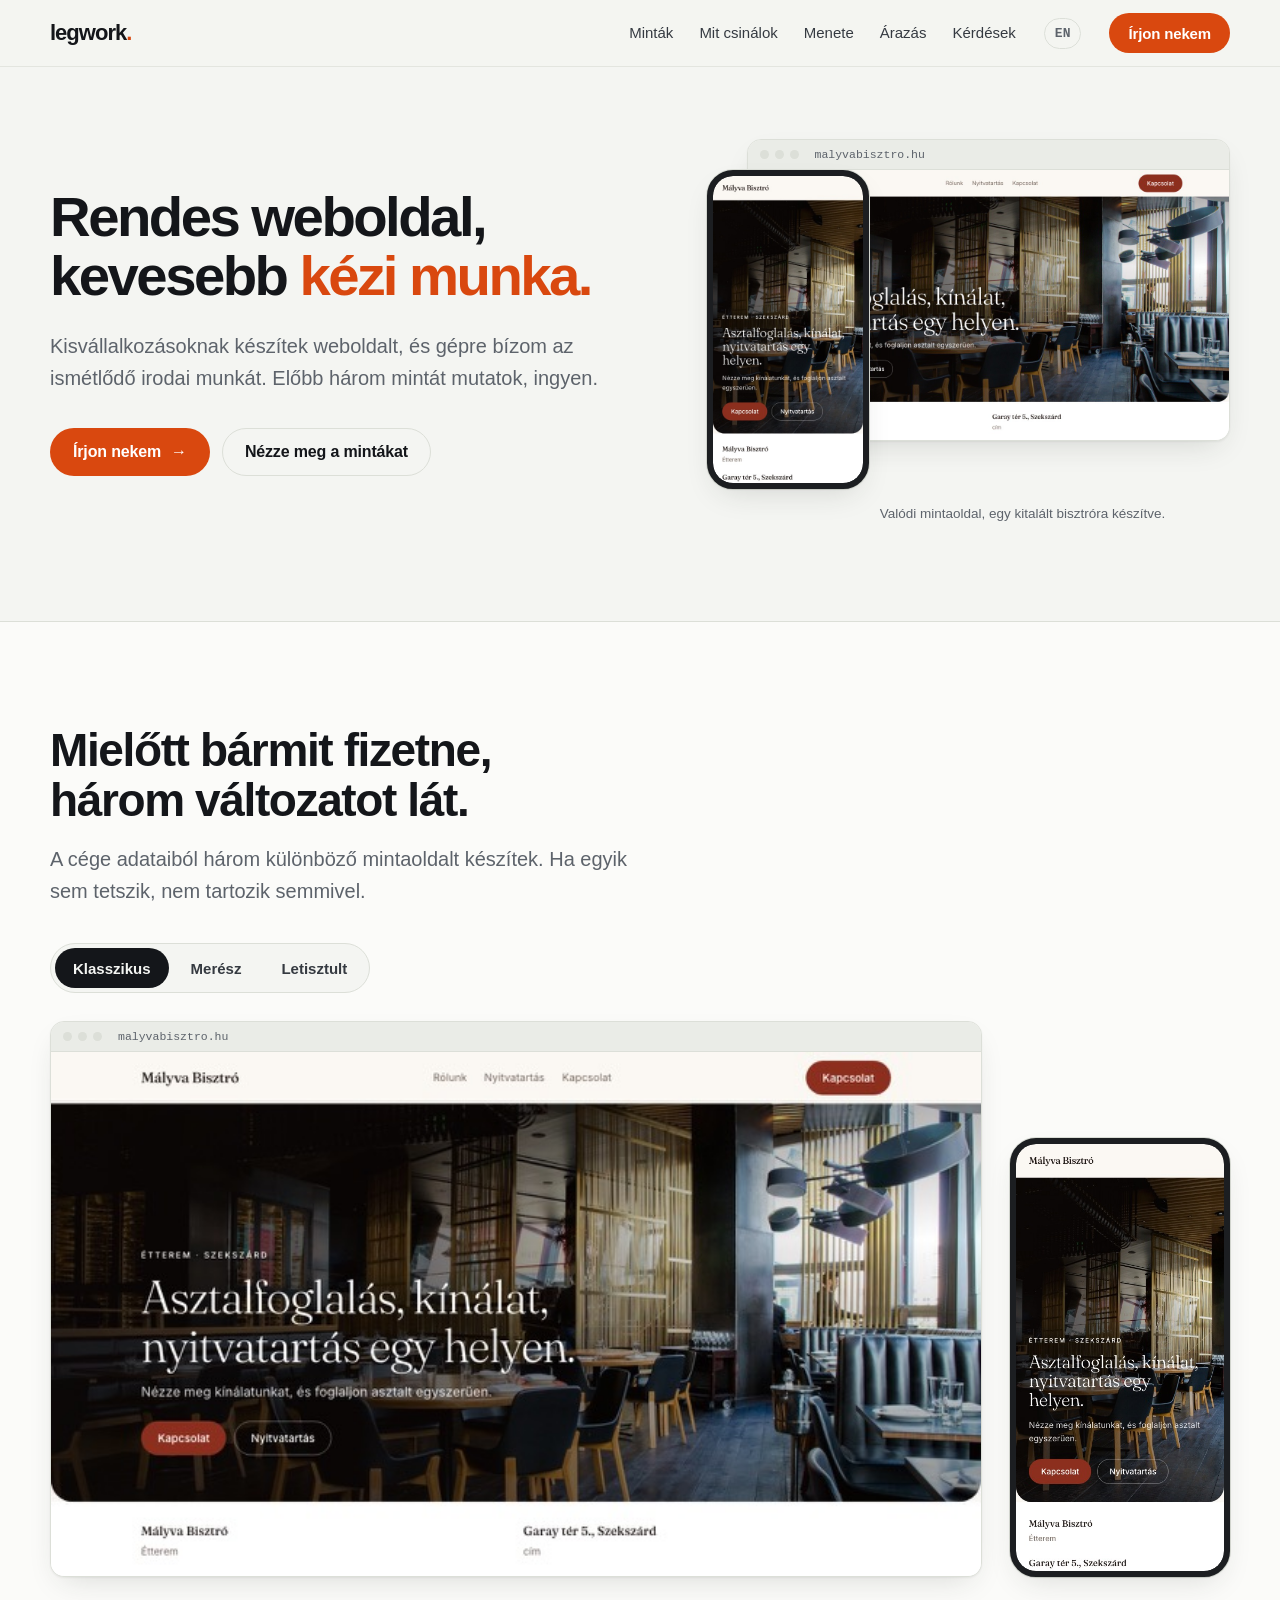
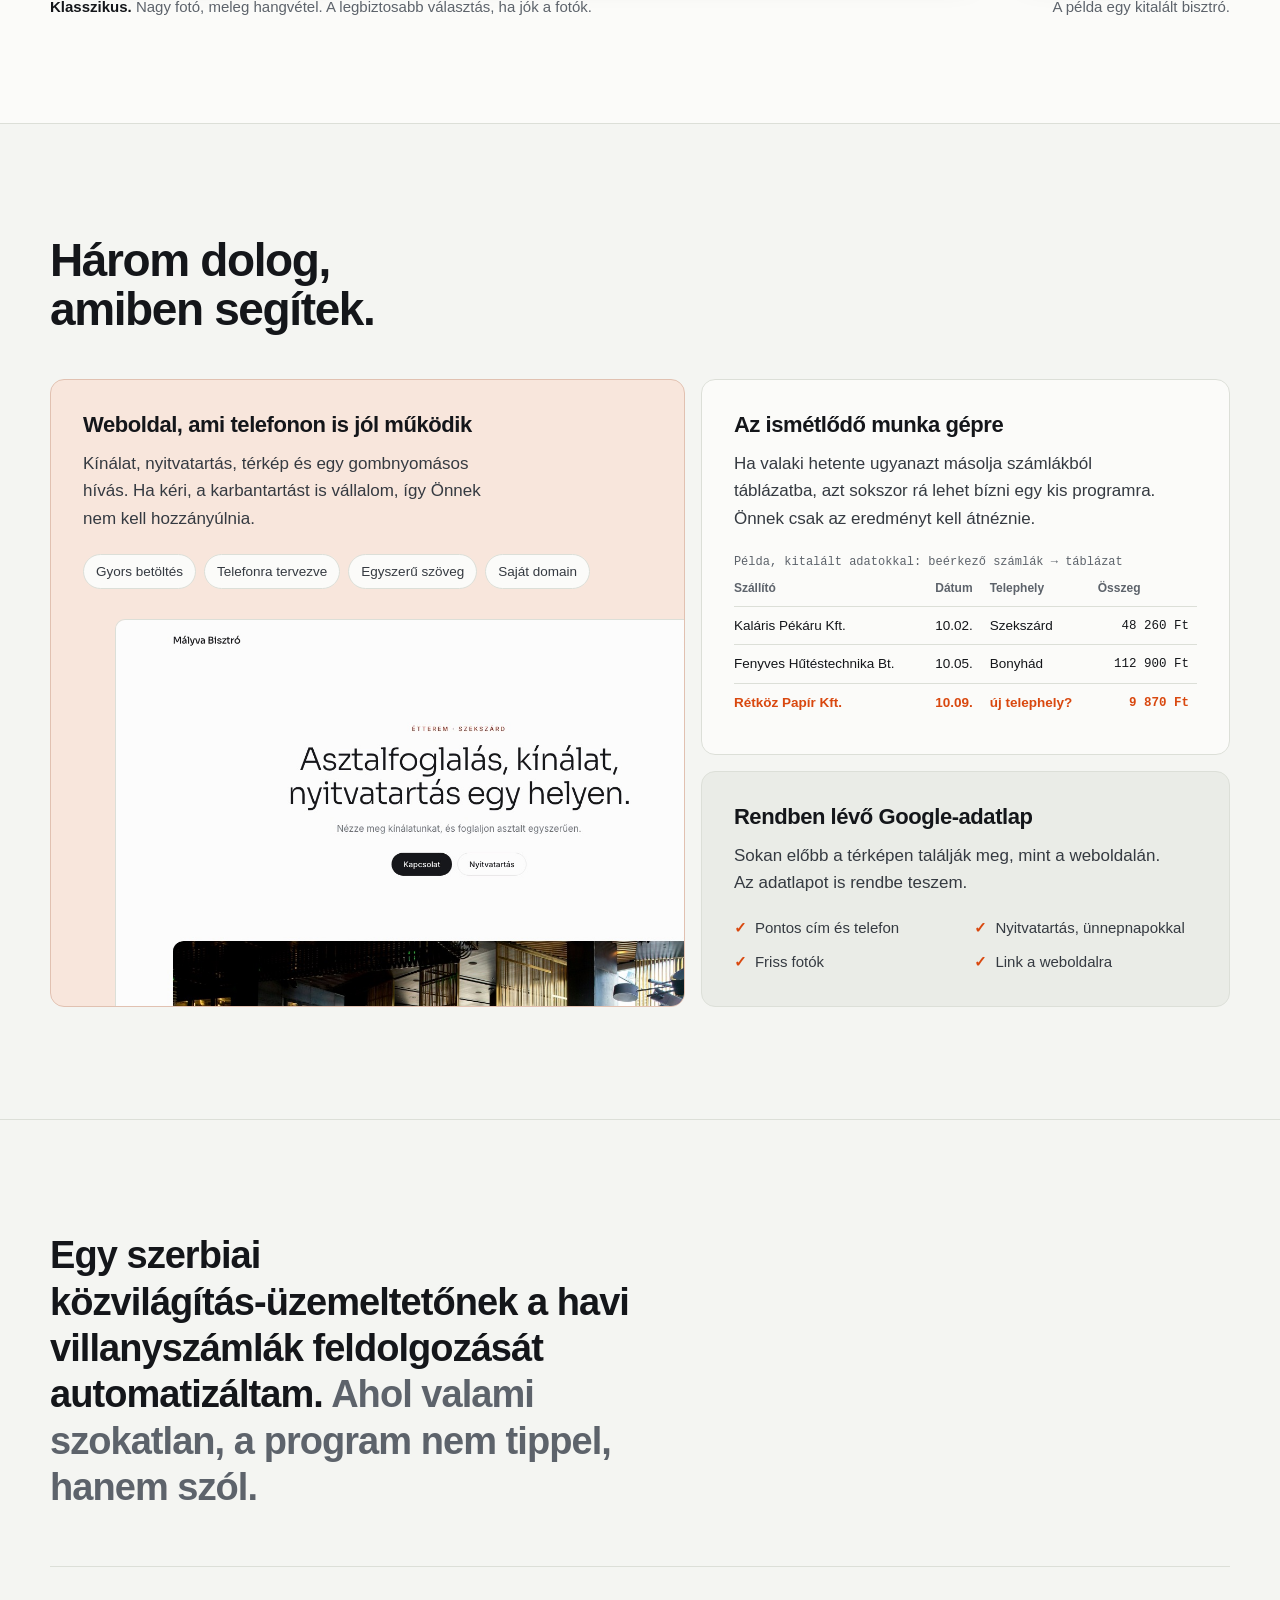
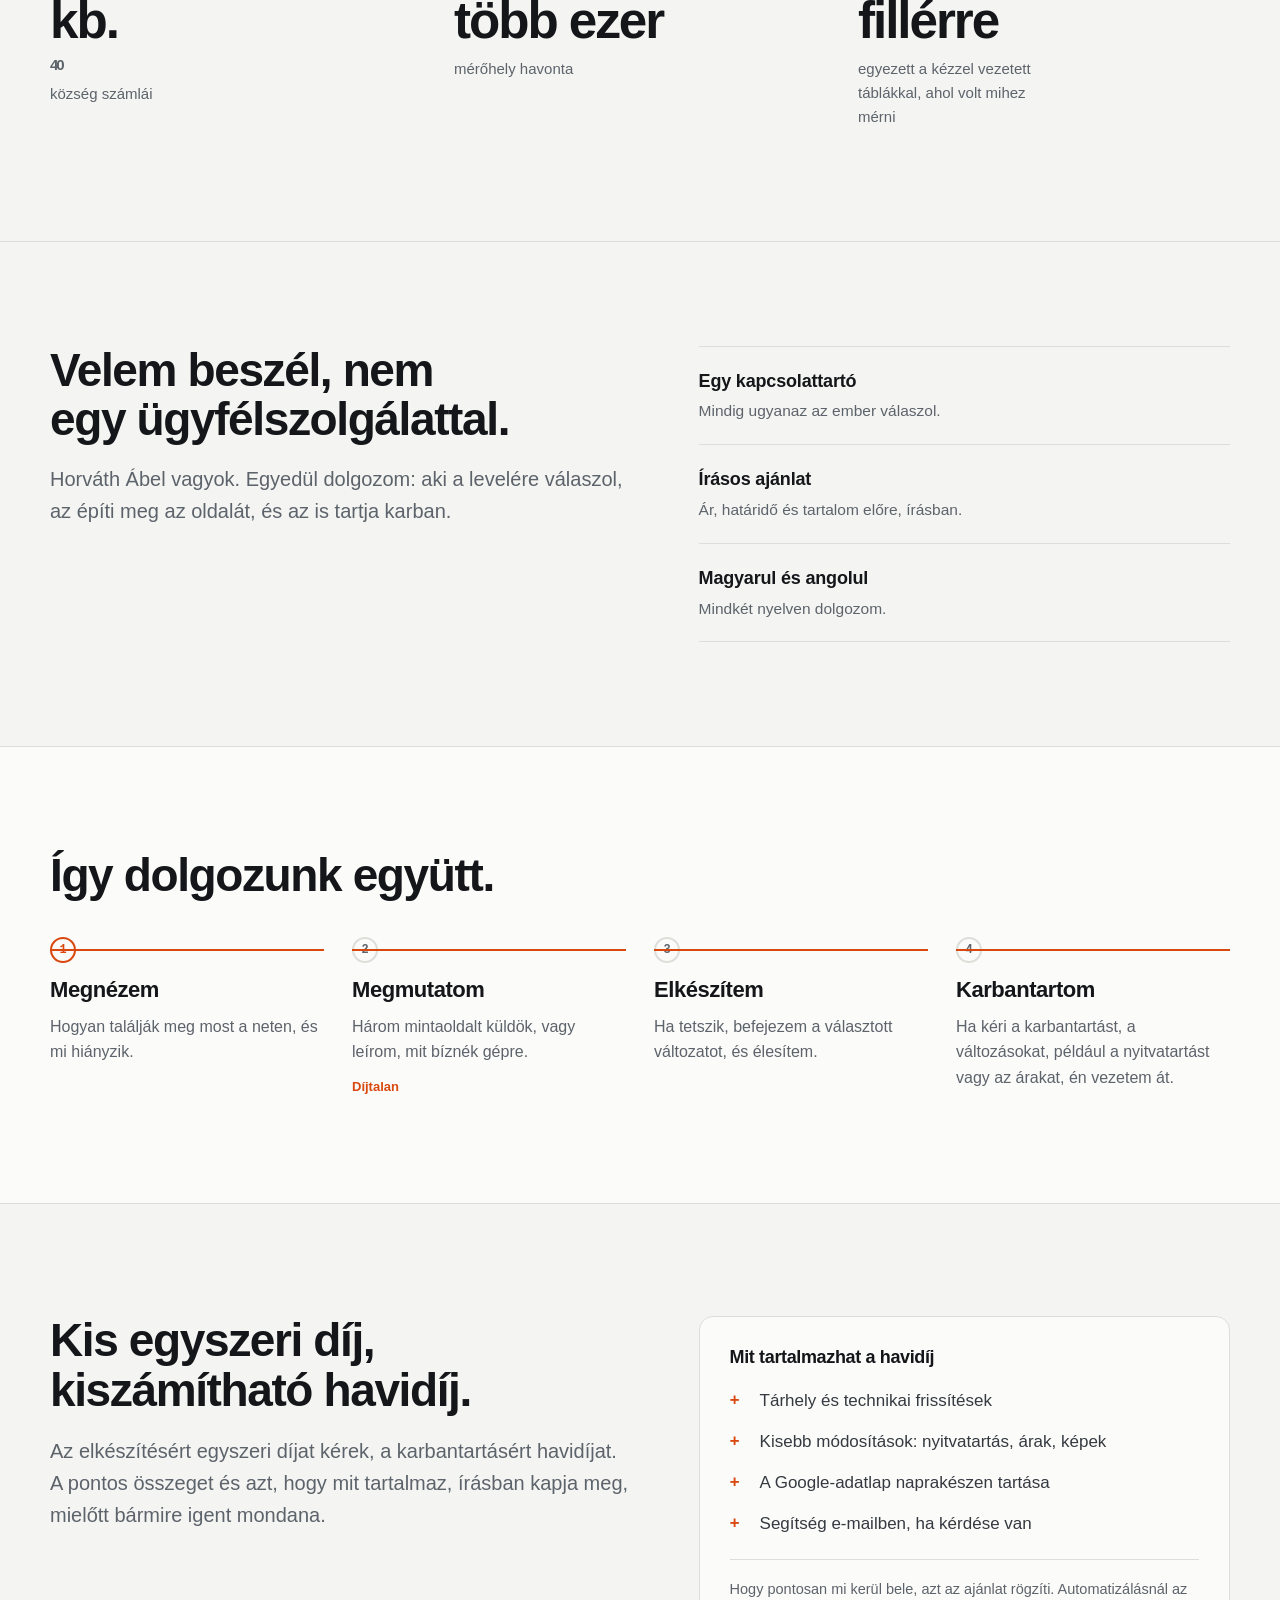
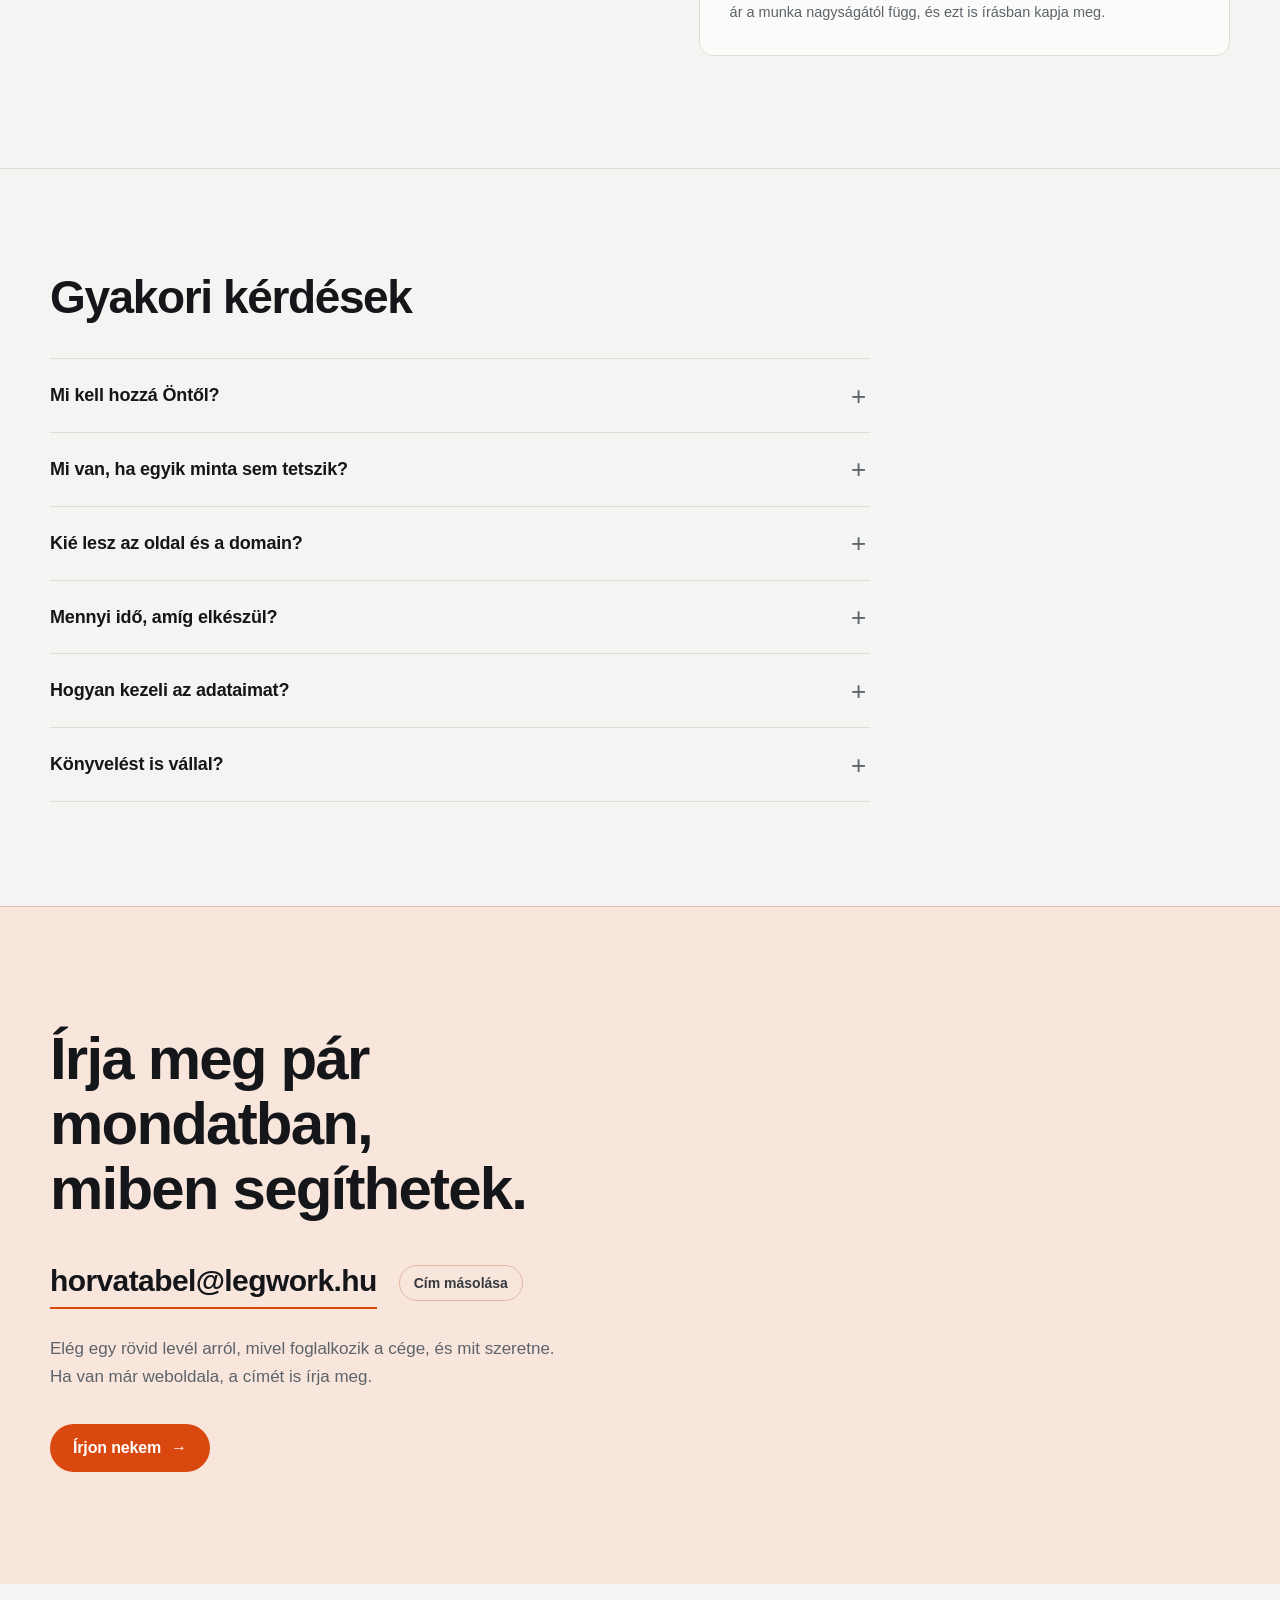
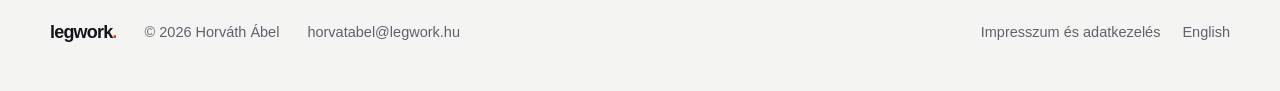
==== commit ecbb4576: "Frissítés 2026-10-20" ====
--- a/index.html
+++ b/index.html
@@ -119,7 +119,7 @@
       <article class="cell cell-auto reveal" data-d="1">
         <h3>Az ismétlődő munka gépre</h3>
         <p>Ha valaki hetente ugyanazt másolja számlákból táblázatba, azt sokszor rá lehet bízni egy kis programra. Önnek csak az eredményt kell átnéznie.</p>
-        <table class="mini-table">
+        <table class="mini-table" data-anim="tabla">
           <caption>Példa, kitalált adatokkal: beérkező számlák → táblázat</caption>
           <thead><tr><th>Szállító</th><th class="hide-s">Dátum</th><th>Telephely</th><th class="num">Összeg</th></tr></thead>
           <tbody>
@@ -132,7 +132,7 @@
       <article class="cell cell-maps reveal" data-d="2">
         <h3>Rendben lévő Google-adatlap</h3>
         <p>Sokan előbb a térképen találják meg, mint a weboldalán. Az adatlapot is rendbe teszem.</p>
-        <ul class="checks">
+        <ul class="checks" data-anim="pipak">
           <li>Pontos cím és telefon</li>
           <li>Nyitvatartás, ünnepnapokkal</li>
           <li>Friss fotók</li>
@@ -147,7 +147,7 @@
   <div class="wrap">
     <blockquote class="reveal">Egy szerbiai közvilágítás-üzemeltetőnek a havi villanyszámlák feldolgozását automatizáltam. <span>Ahol valami szokatlan, a program nem tippel, hanem szól.</span></blockquote>
     <div class="stats">
-      <div class="stat reveal"><b>kb. 40</b><span>község számlái</span></div>
+      <div class="stat reveal"><b>kb. <span data-count="40">40</span></b><span>község számlái</span></div>
       <div class="stat reveal" data-d="1"><b>több ezer</b><span>mérőhely havonta</span></div>
       <div class="stat reveal" data-d="2"><b>fillérre</b><span>egyezett a kézzel vezetett táblákkal, ahol volt mihez mérni</span></div>
     </div>
@@ -156,18 +156,22 @@
 
 <section class="about" id="rolam">
   <div class="wrap">
-    <div class="mono reveal" aria-hidden="true">HÁ</div>
     <div>
       <h2 class="reveal">Velem beszél, nem egy ügyfélszolgálattal.</h2>
       <p class="lead reveal" data-d="1">Horváth Ábel vagyok. Egyedül dolgozom: aki a levelére válaszol, az építi meg az oldalát, és az is tartja karban.</p>
     </div>
+    <ul class="facts">
+      <li class="reveal"><b>Egy kapcsolattartó</b><span>Mindig ugyanaz az ember válaszol.</span></li>
+      <li class="reveal" data-d="1"><b>Írásos ajánlat</b><span>Ár, határidő és tartalom előre, írásban.</span></li>
+      <li class="reveal" data-d="2"><b>Magyarul és angolul</b><span>Mindkét nyelven dolgozom.</span></li>
+    </ul>
   </div>
 </section>
 
 <section class="process" id="menete">
   <div class="wrap">
     <h2 class="reveal">Így dolgozunk együtt.</h2>
-    <ol class="steps">
+    <ol class="steps" data-anim="lepesek">
       <li class="reveal"><h3>Megnézem</h3><p>Hogyan találják meg most a neten, és mi hiányzik.</p></li>
       <li class="reveal" data-d="1"><h3>Megmutatom</h3><p>Három mintaoldalt küldök, vagy leírom, mit bíznék gépre.</p><span class="free">Díjtalan</span></li>
       <li class="reveal" data-d="2"><h3>Elkészítem</h3><p>Ha tetszik, befejezem a választott változatot, és élesítem.</p></li>
--- a/assets/site.css
+++ b/assets/site.css
@@ -92,6 +92,8 @@
   border-bottom: 1px solid color-mix(in oklab, var(--line) 70%, transparent);
 }
 @media (prefers-reduced-transparency: reduce) { .nav { background: var(--bg); backdrop-filter: none; } }
+.nav { transition: box-shadow .3s var(--ease), border-color .3s var(--ease); }
+.nav.lent { box-shadow: 0 6px 24px -18px rgb(20 22 26 / .35); }
 .nav .wrap { display: flex; align-items: center; height: 66px; gap: 28px; }
 .logo { font-weight: 800; font-size: 22px; letter-spacing: -0.045em; text-decoration: none; display: inline-flex; align-items: baseline; }
 .logo i { font-style: normal; color: var(--accent); }
@@ -202,14 +204,15 @@
 @media (max-width: 767px) { .proof { padding: 80px 0; } .stats { grid-template-columns: 1fr; gap: 26px; } }
 
 /* About */
-.about { padding: 96px 0; border-top: 1px solid var(--line); }
-.about .wrap { display: grid; grid-template-columns: auto 1fr; gap: 40px; align-items: center; }
-.about .lead { margin-top: 16px; }
-.mono {
-  width: 128px; height: 128px; border-radius: 999px; display: grid; place-items: center;
-  background: var(--accent); color: var(--accent-ink); font-weight: 800; font-size: 40px; letter-spacing: -0.04em;
-}
-@media (max-width: 767px) { .about { padding: 72px 0; } .about .wrap { grid-template-columns: 1fr; gap: 24px; } .mono { width: 84px; height: 84px; font-size: 28px; } }
+.about { padding: 104px 0; border-top: 1px solid var(--line); }
+.about .wrap { display: grid; grid-template-columns: 1.1fr 1fr; gap: 64px; align-items: start; }
+.about .lead { margin-top: 18px; }
+.facts { list-style: none; padding: 0; margin: 0; display: grid; gap: 0; }
+.facts li { display: grid; gap: 4px; padding: 20px 0; border-top: 1px solid var(--line); }
+.facts li:last-child { border-bottom: 1px solid var(--line); }
+.facts b { font-size: 18px; letter-spacing: -0.01em; }
+.facts span { color: var(--muted); font-size: 15.5px; }
+@media (max-width: 899px) { .about { padding: 72px 0; } .about .wrap { grid-template-columns: 1fr; gap: 32px; } }
 
 /* Process */
 .process { padding: 104px 0; background: var(--surface); border-block: 1px solid var(--line); }
@@ -221,6 +224,7 @@
   font: 700 12px/1 var(--mono); background: var(--surface); border: 2px solid var(--line); color: var(--muted);
 }
 .steps li:first-child { border-top-color: var(--accent); }
+@media (prefers-reduced-motion: reduce) { .steps li::after { display: none; } }
 .steps li:first-child::before { border-color: var(--accent); color: var(--accent); }
 .steps p { color: var(--muted); margin-top: 10px; font-size: 16px; }
 .steps .free { display: inline-block; margin-top: 12px; font-size: 13px; font-weight: 600; color: var(--accent); }
@@ -277,6 +281,8 @@
 .foot a:hover { color: var(--ink); }
 
 /* Legal pages */
+/* A postai cím fordítva van a forrásban, és így jelenik meg helyesen: a címgyűjtő robotok elől rejti. */
+.cim { unicode-bidi: bidi-override; direction: rtl; display: inline-block; }
 .legal { padding: 72px 0 96px; }
 .legal .wrap { max-width: 760px; }
 .legal h1 { font-size: clamp(34px, 4.5vw, 52px); }
@@ -298,4 +304,58 @@
   .stage .phone { animation: rise 1s var(--ease) .35s both; }
   @keyframes rise { from { opacity: 0; transform: translateY(26px); } to { opacity: 1; transform: none; } }
 }
+
+/* Motion v2 (2026-10-20): mindegyik mutat valamit — sorrend, folyamat, állapotváltás */
+.hero h1 .szo { display: inline-block; }
+@media (prefers-reduced-motion: no-preference) {
+  .js .hero h1 .szo { opacity: 0; transform: translateY(.45em); animation: szoBe .7s var(--ease) both; animation-delay: calc(80ms + var(--i) * 70ms); }
+  @keyframes szoBe { to { opacity: 1; transform: none; } }
+
+  /* Táblázat: a sorok úgy töltődnek be, mintha a program most írná őket; a gyanús sor a végén jelez */
+  .js [data-anim="tabla"] tbody tr { opacity: 0; transform: translateX(-8px); }
+  .js [data-anim="tabla"].fut tbody tr { animation: sorBe .5s var(--ease) both; }
+  .js [data-anim="tabla"].fut tbody tr:nth-child(1) { animation-delay: .15s; }
+  .js [data-anim="tabla"].fut tbody tr:nth-child(2) { animation-delay: .55s; }
+  .js [data-anim="tabla"].fut tbody tr:nth-child(3) { animation-delay: .95s, 1.5s; animation-name: sorBe, jelez; animation-duration: .5s, 1.2s; }
+  @keyframes sorBe { to { opacity: 1; transform: none; } }
+  @keyframes jelez { 0%, 100% { background: transparent; } 35% { background: color-mix(in oklab, var(--accent) 14%, transparent); } }
+  .js [data-anim="tabla"] caption::after { content: ""; display: inline-block; width: .5em; height: 1em; margin-left: 4px;
+    vertical-align: -2px; background: var(--accent); opacity: 0; }
+  .js [data-anim="tabla"].fut caption::after { animation: kurzor 1s steps(2) 3 .1s; }
+  @keyframes kurzor { 0% { opacity: 1; } 100% { opacity: 0; } }
+
+  /* Pipák: egymás után kerülnek a helyükre */
+  .js [data-anim="pipak"] li::before { display: inline-block; transform: scale(0); }
+  .js [data-anim="pipak"].fut li::before { animation: pipa .45s cubic-bezier(.34, 1.56, .64, 1) both; }
+  .js [data-anim="pipak"].fut li:nth-child(1)::before { animation-delay: .2s; }
+  .js [data-anim="pipak"].fut li:nth-child(2)::before { animation-delay: .45s; }
+  .js [data-anim="pipak"].fut li:nth-child(3)::before { animation-delay: .7s; }
+  .js [data-anim="pipak"].fut li:nth-child(4)::before { animation-delay: .95s; }
+  @keyframes pipa { to { transform: scale(1); } }
+
+  /* Folyamat: a vonal végigfut a lépéseken */
+  .steps li { border-top-color: var(--line) !important; }
+  .steps li::after { content: ""; position: absolute; top: -2px; left: 0; right: 0; height: 2px; background: var(--accent);
+    transform: scaleX(0); transform-origin: left; }
+  .js [data-anim="lepesek"].fut li::after { animation: vonal .6s var(--ease) both; }
+  .js [data-anim="lepesek"].fut li:nth-child(1)::after { animation-delay: .1s; }
+  .js [data-anim="lepesek"].fut li:nth-child(2)::after { animation-delay: .5s; }
+  .js [data-anim="lepesek"].fut li:nth-child(3)::after { animation-delay: .9s; }
+  .js [data-anim="lepesek"].fut li:nth-child(4)::after { animation-delay: 1.3s; }
+  @keyframes vonal { to { transform: scaleX(1); } }
+
+  /* Bento: finom emelkedés rámutatáskor */
+  .cell { transition: transform .35s var(--ease), box-shadow .35s var(--ease); }
+  .cell:hover { transform: translateY(-3px); box-shadow: var(--shadow); }
+  .sample-view.swap img { opacity: .15; transform: scale(.99); }
+  .sample-view img { transition: opacity .35s var(--ease), transform .35s var(--ease); }
+}
+/* Mélység: görgetéskor a telefon kicsit más ütemben mozog, mint a böngészőkép (csak ahol a böngésző tudja) */
+@supports (animation-timeline: view()) {
+  @media (prefers-reduced-motion: no-preference) {
+    .stage .phone { animation: rise 1s var(--ease) .35s both, melyseg linear both;
+      animation-timeline: auto, view(); animation-range: normal, cover 0% cover 100%; }
+    @keyframes melyseg { from { translate: 0 22px; } to { translate: 0 -22px; } }
+  }
+}
 @media (prefers-reduced-motion: reduce) { html { scroll-behavior: auto; } }
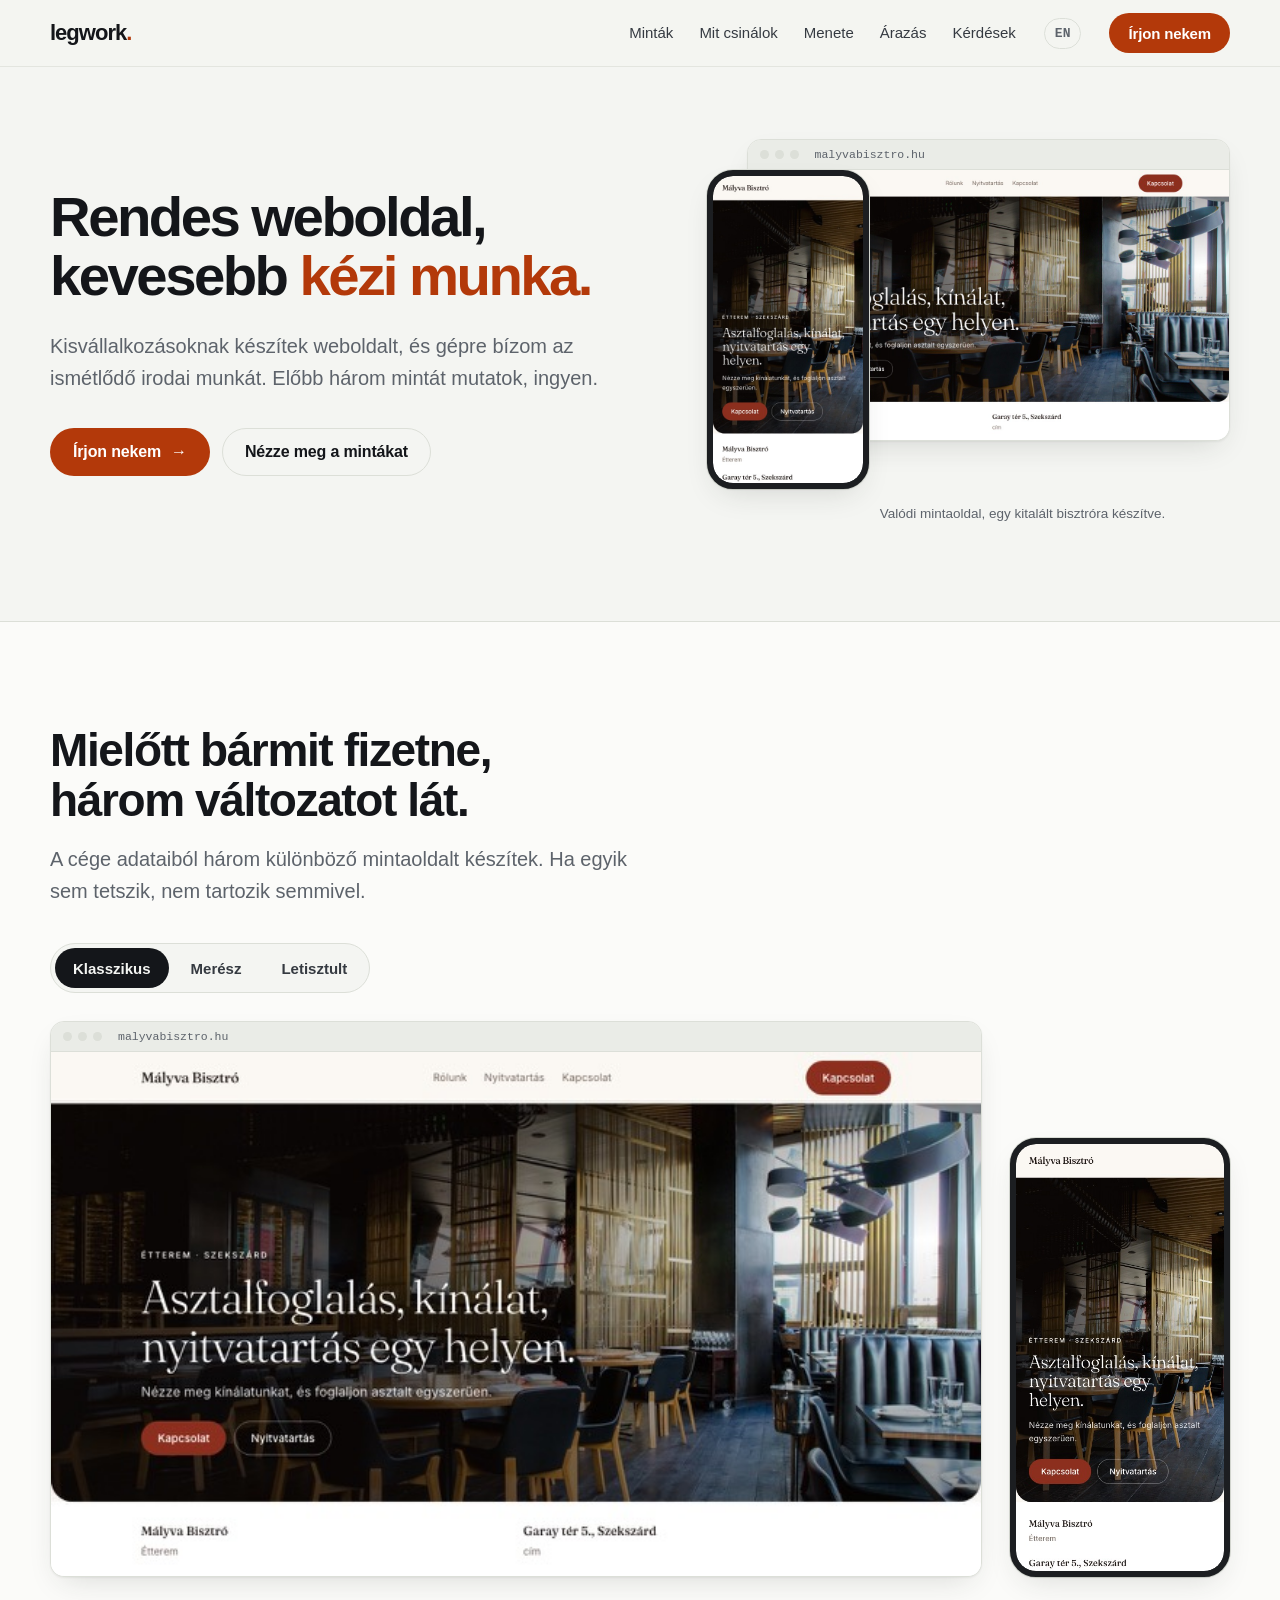
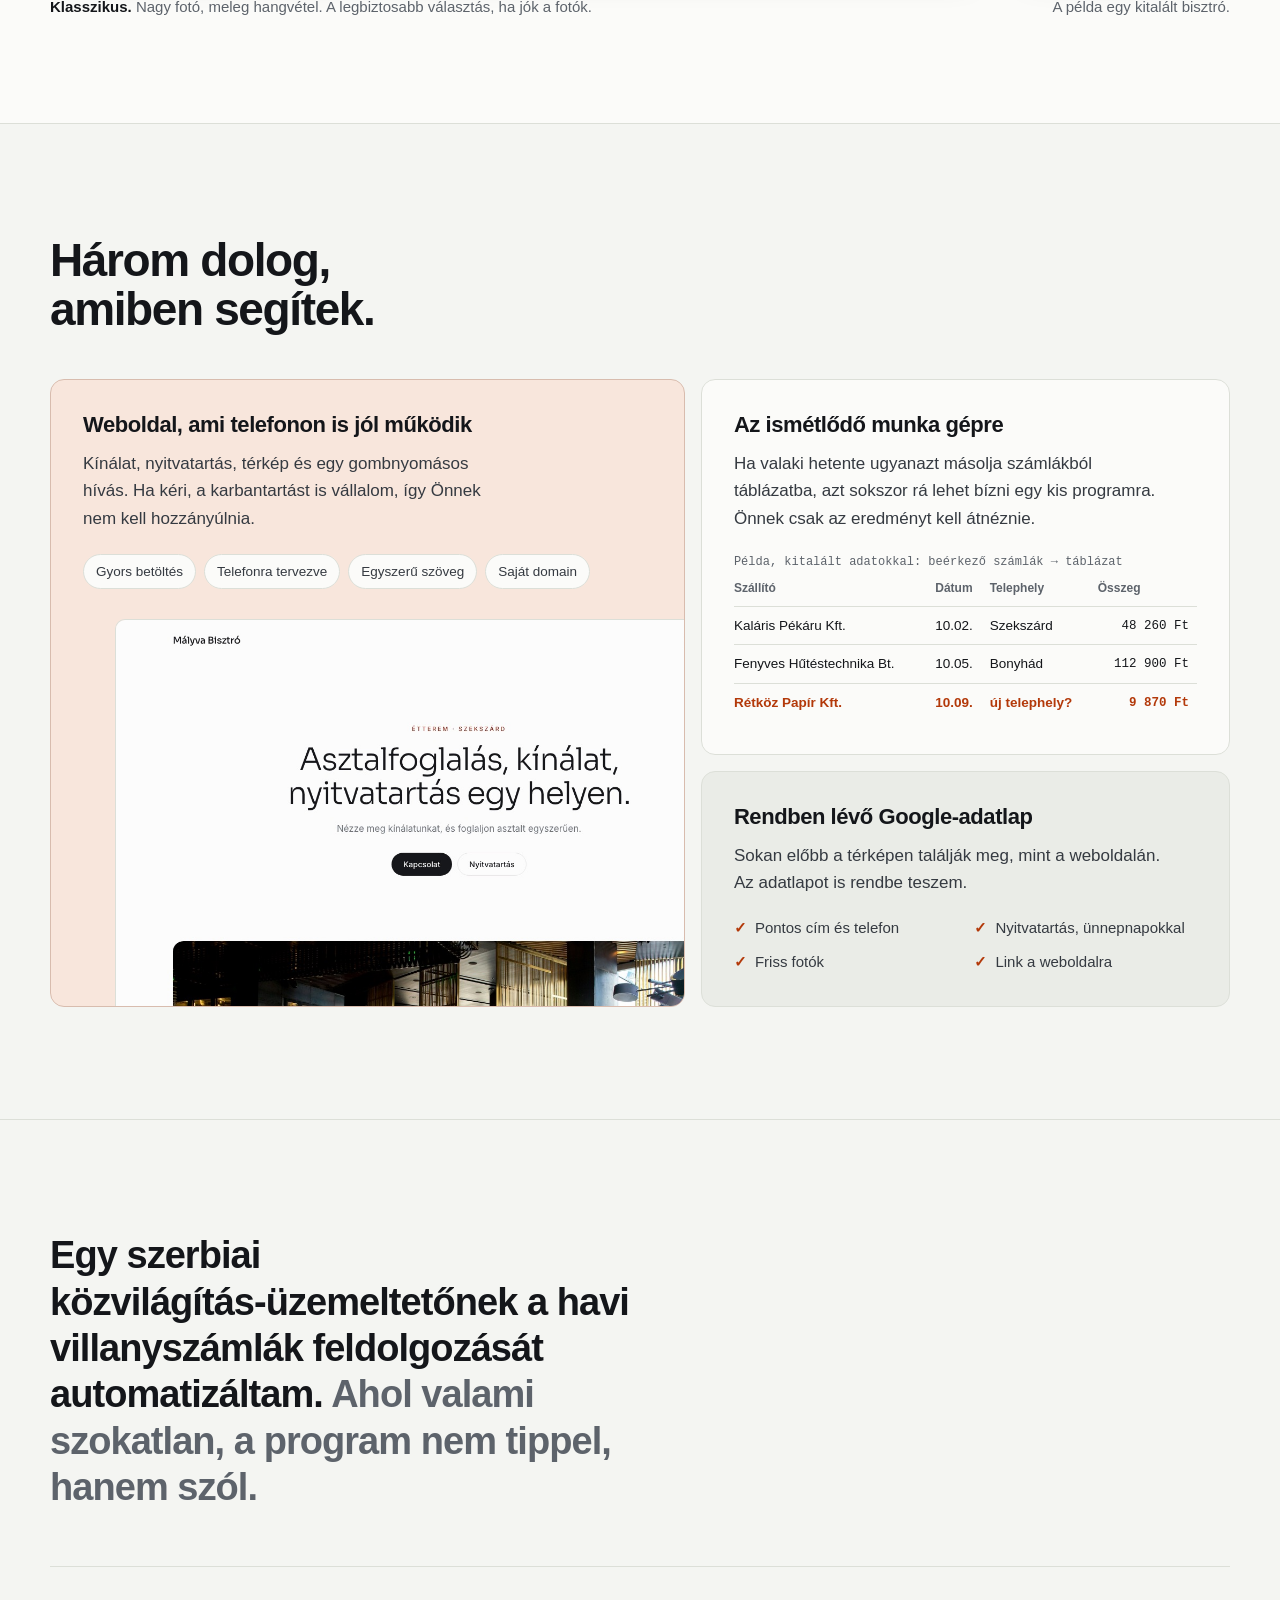
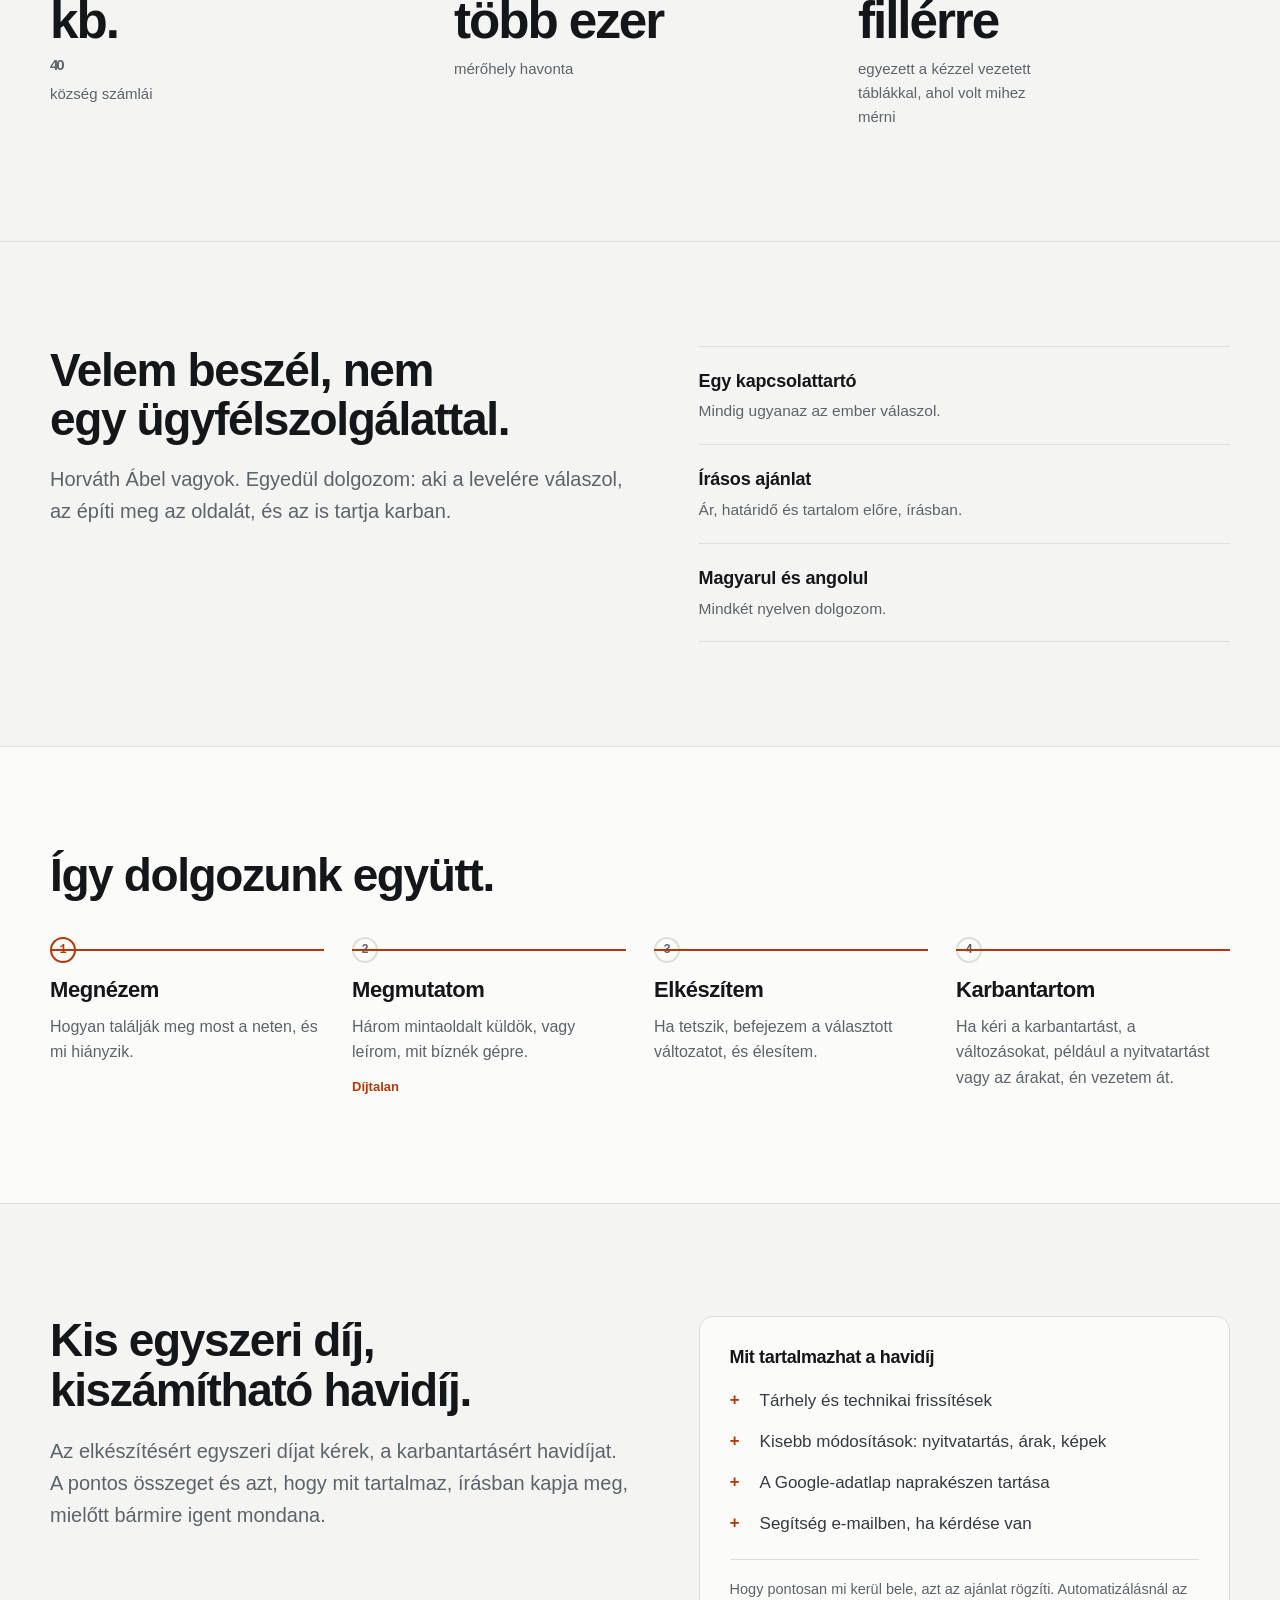
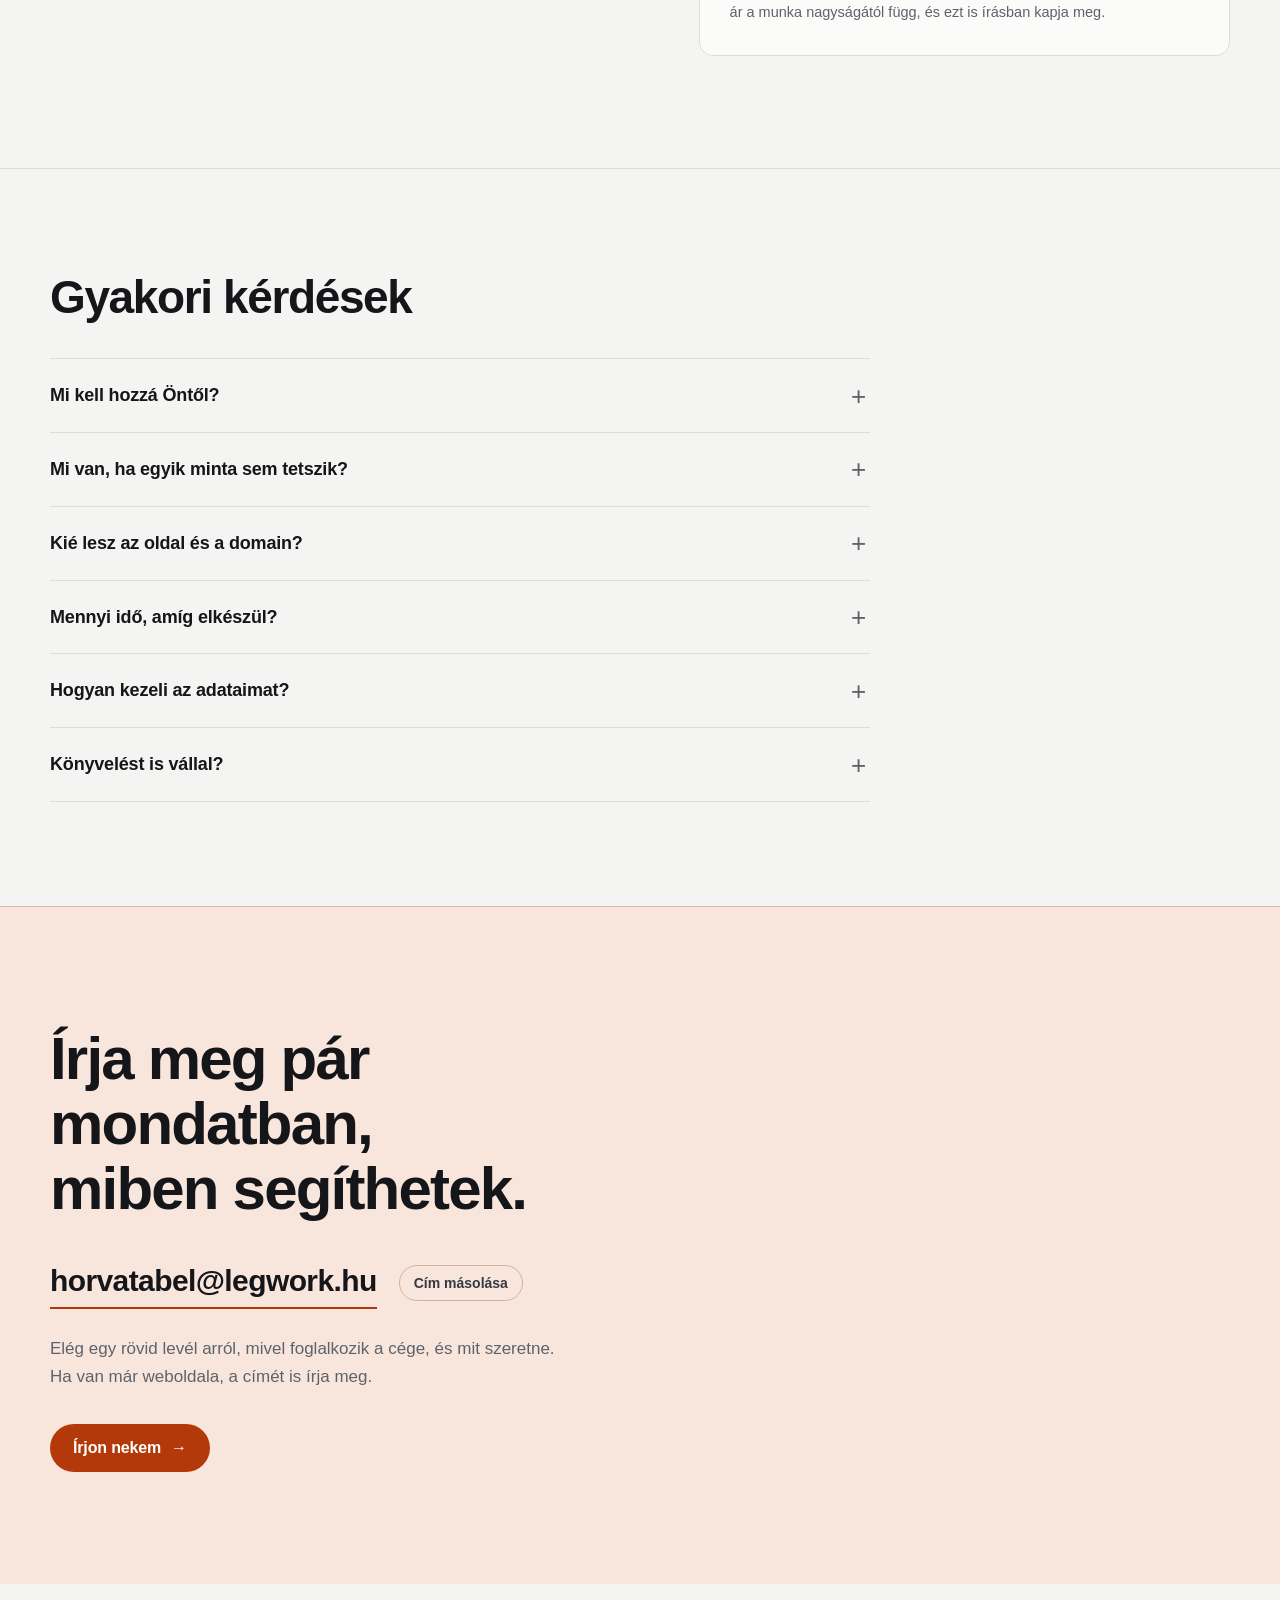
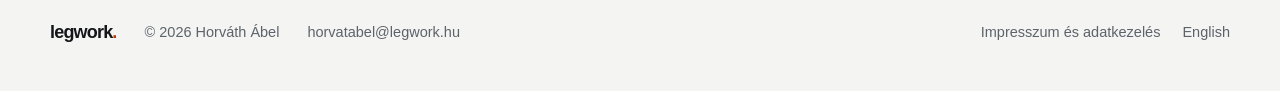
==== commit 0f64440a: "Frissítés 2026-10-20" ====
--- a/index.html
+++ b/index.html
@@ -143,8 +143,9 @@
   </div>
 </section>
 
-<section class="proof" id="referencia">
-  <div class="wrap">
+<section class="proof" id="referencia" aria-labelledby="ref-cim">
+  <div class="wrap">
+    <h2 class="sr-only" id="ref-cim">Referencia</h2>
     <blockquote class="reveal">Egy szerbiai közvilágítás-üzemeltetőnek a havi villanyszámlák feldolgozását automatizáltam. <span>Ahol valami szokatlan, a program nem tippel, hanem szól.</span></blockquote>
     <div class="stats">
       <div class="stat reveal"><b>kb. <span data-count="40">40</span></b><span>község számlái</span></div>
--- a/assets/site.css
+++ b/assets/site.css
@@ -10,7 +10,7 @@
   --ink-2: #353a41;
   --muted: #5d636b;
   --line: #dcdfd8;
-  --accent: #d9480f;
+  --accent: #b3390a;   /* 2026-10-20: #d9480f szövegként 3,6–4,3 volt (AA alatt); ez minden háttéren ≥ 4,95 */
   --accent-ink: #ffffff;
   --accent-soft: #f8e6dc;
   --shadow: 0 1px 2px rgb(40 44 38 / .06), 0 12px 32px -12px rgb(40 44 38 / .18);
@@ -191,6 +191,9 @@
   .cell { padding: 24px; }
   .cell-web .shot { margin: 0 -24px -24px 24px; min-height: 200px; }
   .mini-table .hide-s { display: none; }
+  /* 2026-10-20: 375 px-en a tábla 53 px-szel kilógott, a kártya levágta az összeg-oszlopot */
+  .mini-table td:first-child { white-space: normal; overflow-wrap: anywhere; }
+  .mini-table td { padding-right: 10px; }
   .checks { grid-template-columns: 1fr; }
 }
 
@@ -359,3 +362,6 @@
   }
 }
 @media (prefers-reduced-motion: reduce) { html { scroll-behavior: auto; } }
+
+/* Csak képernyőolvasónak (2026-10-20: a referencia-szakasz címe) */
+.sr-only{position:absolute;width:1px;height:1px;padding:0;margin:-1px;overflow:hidden;clip:rect(0 0 0 0);white-space:nowrap;border:0}
